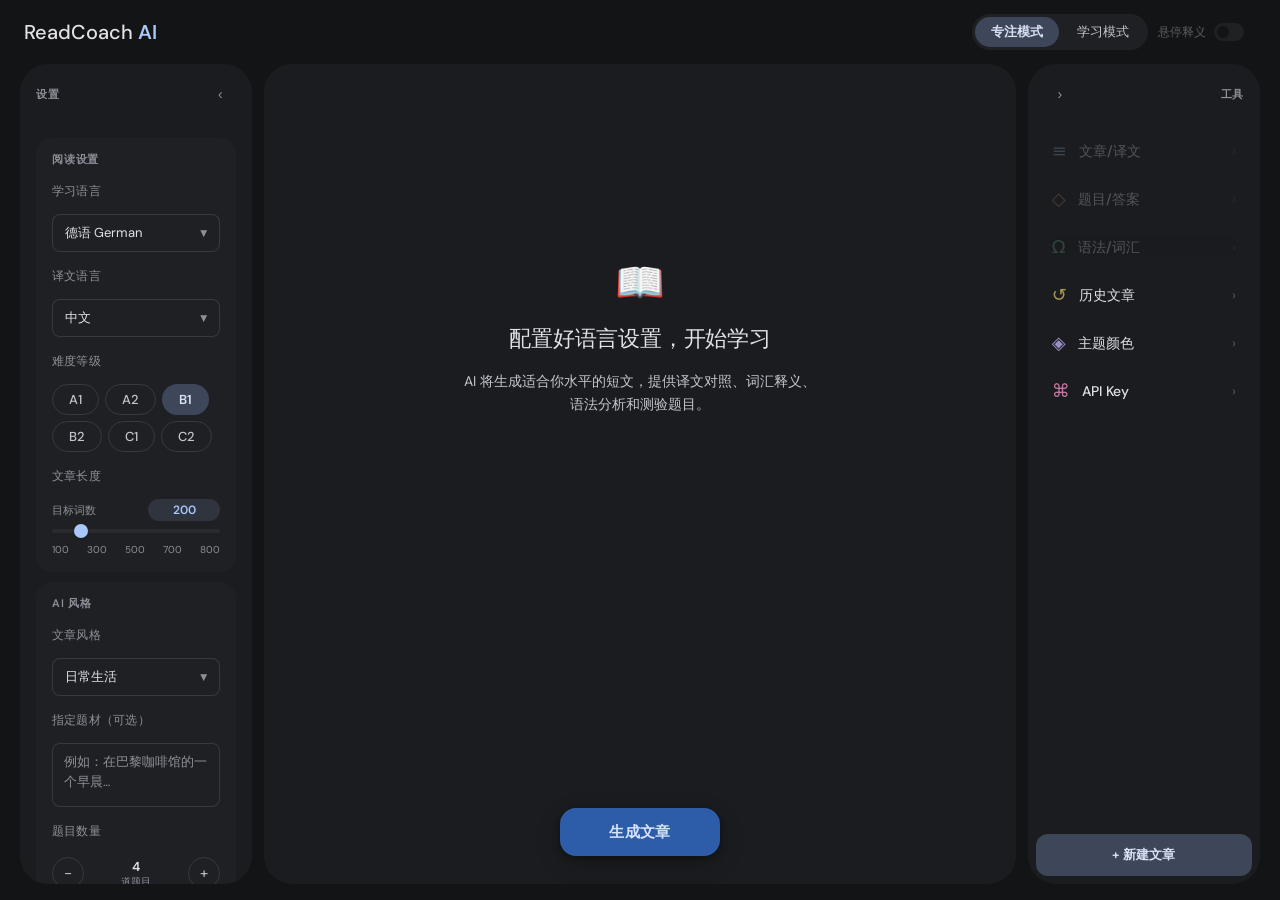
==== ReadCoachAI.html @ 90c887c9 "Initial ReadCoach AI project" ====
<!DOCTYPE html>
<html lang="zh">

<head>
  <meta charset="UTF-8">
  <meta name="viewport" content="width=device-width, initial-scale=1.0">
  <title>ReadCoach AI · 智能语言学习</title>
  <style>
    /* ============================================================
       ReadCoach AI · Refined UI
       Two themes (indigo / violet) × two modes (dark / light).
       Calm neutral palettes, single accent, consistent radii.
       ============================================================ */

    @import url('https://fonts.googleapis.com/css2?family=Crimson+Pro:ital,wght@0,400;0,500;0,600;1,400&family=DM+Sans:wght@400;500;600;700&display=swap');

    /* ── Structural tokens ── */
    :root {
      --aside-w: 280px;
      --header-h: 56px;
      --transition: 0.2s ease;
      --font-ui: 'DM Sans', 'Helvetica Neue', system-ui, sans-serif;
      --font-read: 'Crimson Pro', 'Source Serif Pro', Georgia, serif;

      /* MD3 Shape scale */
      --r-xs:  4px;
      --r-sm:  8px;
      --r-md:  12px;
      --r-lg:  16px;
      --r-xl:  28px;
      --r-full: 9999px;

      /* semantic status colors — theme-agnostic */
      --green: #4ade80;
      --green-bg: rgba(74, 222, 128, 0.10);
      --red: #f87171;
      --red-bg: rgba(248, 113, 113, 0.10);
      --teal: #5eead4;
      --teal-bg: rgba(94, 234, 212, 0.10);
      --pink: #f0a4b6;
      --pink-bg: rgba(240, 164, 182, 0.10);
      --blue-c: #7fb3e3;
      --blue-bg: rgba(127, 179, 227, 0.10);
    }

    /* ══ DARK · BLUE (default) — MD3 ══ */
    :root,
    html.theme-blue {
      --bg:      #131416;
      --bg2:     #1b1c1f;
      --bg3:     #1f2024;
      --surface: #2a2b2f;
      --surface2:#353638;

      --border:  rgba(255,255,255,0.05);
      --border2: rgba(255,255,255,0.11);

      --text:    #e2e2e6;
      --text2:   #c4c6cf;
      --text3:   #8e9099;

      --accent:  #a8c7fa;
      --accent2: #c5deff;
      --accent-bg: rgba(168,199,250,0.12);

      --primary-container: #2d5da8;
      --on-primary-container: #d6e3ff;

      --secondary-container: #3e4759;
      --on-secondary-container: #dae2f9;

      --amber:    #a8c7fa;
      --amber-bg: rgba(168,199,250,0.10);
      --blue:     #a8c7fa;

      --shadow-md: 0 1px 3px rgba(0,0,0,0.3), 0 4px 8px rgba(0,0,0,0.15);
      --shadow-lg: 0 2px 6px rgba(0,0,0,0.3), 0 8px 24px rgba(0,0,0,0.2);

      --state-hover:  rgba(226,226,230,0.08);
      --state-press:  rgba(226,226,230,0.12);
      --state-focus:  rgba(168,199,250,0.12);
    }

    /* ══ LIGHT · BLUE — MD3 ══ */
    html.light.theme-blue,
    html.theme-blue.light {
      --bg:      #f5f8ff;
      --bg2:     #ffffff;
      --bg3:     #eef1fa;
      --surface: #e4e8f5;
      --surface2:#d8dcef;

      --border:  rgba(20,22,40,0.07);
      --border2: rgba(20,22,40,0.13);

      --text:    #191c22;
      --text2:   #44474f;
      --text3:   #74777f;

      --accent:  #3a5bc7;
      --accent2: #1e3a8a;
      --accent-bg: rgba(58,91,199,0.09);

      --primary-container: #d6e3ff;
      --on-primary-container: #001b3d;

      --secondary-container: #dae2f9;
      --on-secondary-container: #131c2c;

      --amber:    #3a5bc7;
      --amber-bg: rgba(58,91,199,0.08);
      --blue:     #1a56c4;

      --shadow-md: 0 1px 2px rgba(20,22,40,0.06), 0 4px 10px rgba(20,22,40,0.07);
      --shadow-lg: 0 2px 4px rgba(20,22,40,0.05), 0 8px 20px rgba(20,22,40,0.09);

      --state-hover:  rgba(25,28,34,0.08);
      --state-press:  rgba(25,28,34,0.12);
      --state-focus:  rgba(58,91,199,0.10);
    }

    /* ══ DARK · VIOLET — MD3 ══ */
    html.theme-purple {
      --bg:      #141218;
      --bg2:     #1d1b20;
      --bg3:     #211f26;
      --surface: #2b2930;
      --surface2:#36343b;

      --border:  rgba(255,255,255,0.05);
      --border2: rgba(255,255,255,0.11);

      --text:    #e6e0e9;
      --text2:   #cac4d0;
      --text3:   #938f99;

      --accent:  #d0bcff;
      --accent2: #ecdcff;
      --accent-bg: rgba(208,188,255,0.12);

      --primary-container: #4f378b;
      --on-primary-container: #ecdcff;

      --secondary-container: #4a4458;
      --on-secondary-container: #e8def8;

      --amber:    #d0bcff;
      --amber-bg: rgba(208,188,255,0.10);
      --blue:     #a8c7fa;

      --shadow-md: 0 1px 3px rgba(0,0,0,0.35), 0 4px 8px rgba(0,0,0,0.2);
      --shadow-lg: 0 2px 6px rgba(0,0,0,0.35), 0 8px 24px rgba(0,0,0,0.25);

      --state-hover:  rgba(230,224,233,0.08);
      --state-press:  rgba(230,224,233,0.12);
      --state-focus:  rgba(208,188,255,0.12);
    }

    /* ══ LIGHT · VIOLET — MD3 ══ */
    html.theme-purple.light {
      --bg:      #fffbfe;
      --bg2:     #ffffff;
      --bg3:     #f3eeff;
      --surface: #e8e0f0;
      --surface2:#ddd5e8;

      --border:  rgba(20,18,30,0.07);
      --border2: rgba(20,18,30,0.13);

      --text:    #1c1b1f;
      --text2:   #49454f;
      --text3:   #79747e;

      --accent:  #6750a4;
      --accent2: #4f378b;
      --accent-bg: rgba(103,80,164,0.09);

      --primary-container: #ecdcff;
      --on-primary-container: #21005d;

      --secondary-container: #e8def8;
      --on-secondary-container: #1d192b;

      --amber:    #6750a4;
      --amber-bg: rgba(103,80,164,0.08);
      --blue:     #1a56c4;

      --shadow-md: 0 1px 2px rgba(20,18,30,0.06), 0 4px 10px rgba(20,18,30,0.07);
      --shadow-lg: 0 2px 4px rgba(20,18,30,0.05), 0 8px 20px rgba(20,18,30,0.09);

      --state-hover:  rgba(28,27,31,0.08);
      --state-press:  rgba(28,27,31,0.12);
      --state-focus:  rgba(103,80,164,0.10);
    }

    * {
      box-sizing: border-box;
      margin: 0;
      padding: 0;
    }

    html,
    body {
      min-height: 100%;
    }

    html {
      overflow-x: hidden;
    }

    body {
      background: var(--bg);
      color: var(--text);
      font-family: var(--font-ui);
      font-feature-settings: 'ss01', 'cv11';
      min-height: 100vh;
      display: flex;
      flex-direction: column;
      -webkit-font-smoothing: antialiased;
      -moz-osx-font-smoothing: grayscale;
      overflow-x: hidden;
      max-width: 100vw;
    }

    /* ════════════════════════════════════
       HEADER
       ════════════════════════════════════ */
    header {
      background: var(--bg2);
      border-bottom: none;
      padding: 0 1.25rem;
      display: flex;
      align-items: center;
      gap: 0.75rem;
      height: var(--header-h);
      min-height: var(--header-h);
      flex-shrink: 0;
      position: sticky;
      top: 0;
      z-index: 200;
      flex-wrap: nowrap;
    }

    header>* {
      flex-shrink: 0;
    }

    .header-right>* {
      flex-shrink: 0;
    }

    .logo {
      font-family: var(--font-ui);
      font-size: 20px;
      font-weight: 500;
      color: var(--text);
      letter-spacing: 0;
      white-space: nowrap;
      padding-right: 0.5rem;
      flex-shrink: 0;
    }

    .logo span {
      color: var(--accent);
      font-weight: 600;
    }

    /* generic small pill button used across the header — MD3 tonal button */
    .btn-hist {
      background: transparent;
      border: 1px solid var(--border2);
      color: var(--text2);
      font-family: var(--font-ui);
      font-size: 12px;
      font-weight: 500;
      padding: 6px 14px;
      border-radius: var(--r-full);
      cursor: pointer;
      display: inline-flex;
      align-items: center;
      gap: 6px;
      white-space: nowrap;
      transition: var(--transition);
      height: auto;
    }

    .btn-hist:hover {
      background: var(--state-hover);
      border-color: var(--accent);
      color: var(--text);
    }

    /* mode toggle — MD3 Segmented Button */
    .mode-toggle {
      display: flex;
      background: var(--bg3);
      border-radius: var(--r-full);
      padding: 3px;
      gap: 2px;
      height: auto;
      flex-shrink: 0;
      border: none;
    }

    .mode-btn {
      padding: 6px 16px;
      border-radius: var(--r-full);
      border: none;
      background: transparent;
      color: var(--text2);
      font-size: 13px;
      font-weight: 500;
      font-family: var(--font-ui);
      cursor: pointer;
      transition: var(--transition);
      white-space: nowrap;
    }

    .mode-btn:hover {
      background: var(--state-hover);
      color: var(--text);
    }

    .mode-btn.active {
      background: var(--secondary-container);
      color: var(--on-secondary-container);
      font-weight: 600;
    }

    .mode-btn.focus-active {
      background: var(--secondary-container);
      color: var(--on-secondary-container);
    }

    /* hover-translate toggle */
    .word-toggle {
      display: inline-flex;
      align-items: center;
      gap: 8px;
      padding: 0 12px;
      height: 30px;
      border-left: 1px solid var(--border);
      flex-shrink: 0;
    }

    .wt-label {
      font-size: 12px;
      color: var(--text2);
      white-space: nowrap;
    }

    .toggle-switch {
      position: relative;
      width: 30px;
      height: 18px;
      cursor: pointer;
      flex-shrink: 0;
    }

    .toggle-switch input {
      opacity: 0;
      width: 0;
      height: 0;
      position: absolute;
    }

    .tog-track {
      position: absolute;
      inset: 0;
      background: var(--surface2);
      border-radius: 9px;
      transition: var(--transition);
    }

    .tog-thumb {
      position: absolute;
      top: 3px;
      left: 3px;
      width: 12px;
      height: 12px;
      background: var(--bg);
      border-radius: 50%;
      transition: var(--transition);
      box-shadow: 0 1px 2px rgba(0, 0, 0, 0.15);
    }

    .toggle-switch input:checked~.tog-track {
      background: var(--accent);
    }

    .toggle-switch input:checked~.tog-thumb {
      left: 15px;
      background: #fff;
    }

    .header-right {
      display: flex;
      align-items: center;
      gap: 8px;
      margin-left: auto;
      flex-shrink: 0;
    }

    /* API key collapsible */
    .api-key-wrap {
      position: relative;
      display: flex;
      align-items: center;
    }

    .api-key-trigger {
      display: inline-flex;
      align-items: center;
      gap: 7px;
      cursor: pointer;
      padding: 6px 14px;
      height: auto;
      border-radius: var(--r-full);
      background: transparent;
      border: 1px solid var(--border2);
      transition: var(--transition);
    }

    .api-key-trigger:hover {
      background: var(--state-hover);
      border-color: var(--accent);
    }

    .api-key-trigger-label {
      font-size: 12px;
      font-weight: 500;
      color: var(--text2);
      white-space: nowrap;
    }

    .api-status {
      width: 7px;
      height: 7px;
      border-radius: 50%;
      background: var(--text3);
      flex-shrink: 0;
      transition: background 0.3s;
    }

    .api-status.ok {
      background: var(--green);
      box-shadow: 0 0 6px var(--green);
    }

    .api-key-dropdown {
      position: absolute;
      top: calc(100% + 8px);
      right: 0;
      background: var(--surface);
      border: none;
      border-radius: var(--r-lg);
      padding: 14px 16px;
      display: flex;
      flex-direction: column;
      gap: 10px;
      min-width: 310px;
      box-shadow: var(--shadow-lg);
      z-index: 500;
      opacity: 0;
      pointer-events: none;
      transform: translateY(-4px);
      transition: var(--transition);
    }

    .api-key-dropdown.open {
      opacity: 1;
      pointer-events: all;
      transform: translateY(0);
    }

    .api-provider-btns {
      display: flex;
      gap: 4px;
    }

    .api-provider-btn {
      flex: 1;
      font-size: 11px;
      font-weight: 500;
      padding: 4px 4px;
      border: 1px solid var(--border2);
      background: transparent;
      color: var(--text2);
      border-radius: var(--r-full);
      cursor: pointer;
      font-family: var(--font-ui);
      transition: var(--transition);
      white-space: nowrap;
      text-align: center;
    }

    .api-provider-btn:hover {
      background: var(--state-hover);
      border-color: var(--accent);
      color: var(--text);
    }

    .api-provider-btn.active {
      background: var(--secondary-container);
      border-color: transparent;
      color: var(--on-secondary-container);
    }

    .api-field-row {
      display: flex;
      align-items: center;
      gap: 8px;
    }

    .api-field-row label {
      font-size: 11px;
      color: var(--text3);
      white-space: nowrap;
      min-width: 30px;
    }

    .api-model-select {
      flex: 1;
      background: var(--bg3);
      border: 1px solid var(--border);
      color: var(--text);
      font-size: 12px;
      padding: 5px 8px;
      border-radius: var(--r-sm);
      font-family: var(--font-ui);
      cursor: pointer;
      appearance: none;
      background-image: url("data:image/svg+xml,%3Csvg xmlns='http://www.w3.org/2000/svg' width='12' height='12' viewBox='0 0 24 24'%3E%3Cpath fill='%239097a8' d='M7 10l5 5 5-5z'/%3E%3C/svg%3E");
      background-repeat: no-repeat;
      background-position: right 6px center;
      padding-right: 22px;
    }

    .api-model-select:focus {
      outline: none;
      border-color: var(--accent);
    }

    .api-key-dropdown input {
      flex: 1;
      background: var(--bg3);
      border: 1px solid var(--border);
      color: var(--text);
      font-size: 12px;
      padding: 6px 10px;
      border-radius: var(--r-sm);
      font-family: ui-monospace, 'SF Mono', Menlo, monospace;
    }

    .api-key-dropdown input:focus {
      outline: none;
      border-color: var(--accent);
    }

    /* ════════════════════════════════════
       THREE-COLUMN LAYOUT
       ════════════════════════════════════ */
    html,
    body {
      height: 100%;
    }

    body {
      height: 100vh;
      overflow: hidden;
      padding: 0 20px 16px;
      /* top handled by .top-bar */
      display: flex;
      flex-direction: column;
      gap: 0;
    }

    /* ── Top bar ── */
    .top-bar {
      height: 64px;
      flex-shrink: 0;
      display: flex;
      align-items: center;
      justify-content: space-between;
      padding: 0 4px;
      gap: 16px;
    }

    .top-bar-right {
      display: flex;
      align-items: center;
      gap: 10px;
      flex-shrink: 0;
    }

    /* word-toggle in top bar: remove left border */
    .top-bar .word-toggle {
      border-left: none;
      padding-left: 0;
    }

    .three-col {
      flex: 1;
      display: flex;
      gap: 12px;
      min-height: 0;
      overflow: hidden;
    }

    /* ── Generic column card — MD3 tonal surface ── */
    .col {
      background: var(--bg2);
      border: none;
      border-radius: var(--r-xl);
      display: flex;
      flex-direction: column;
      overflow: hidden;
      min-height: 0;
    }

    .col-hdr {
      display: flex;
      align-items: center;
      justify-content: space-between;
      padding: 14px 16px 10px;
      border-bottom: none;
      flex-shrink: 0;
    }

    .col-body {
      flex: 1;
      overflow-y: auto;
      min-height: 0;
    }

    /* ── LEFT column ── */
    .col-left {
      flex: 1 0 0px;
      min-width: 210px;
      transition: min-width var(--transition), flex var(--transition), border-width var(--transition);
    }

    .col-left.collapsed {
      flex: 0 0 36px !important;
      min-width: 36px !important;
    }

    .col-collapse-btn {
      background: none;
      border: none;
      color: var(--text3);
      width: 32px;
      height: 32px;
      border-radius: var(--r-full);
      cursor: pointer;
      display: flex;
      align-items: center;
      justify-content: center;
      font-size: 14px;
      flex-shrink: 0;
      line-height: 1;
      transition: var(--transition);
    }

    .col-collapse-btn:hover {
      background: var(--state-hover);
      color: var(--text);
    }

    .aside-inner {
      padding: 1.1rem 1rem 1.2rem;
      display: flex;
      flex-direction: column;
      gap: 10px;
    }

    .left-section {
      background: var(--bg3);
      border-radius: var(--r-lg);
      padding: 14px 16px 16px;
      display: flex;
      flex-direction: column;
      gap: 1rem;
      border: none;
    }

    .left-section-title {
      font-size: 11px;
      font-weight: 600;
      letter-spacing: .07em;
      color: var(--text3);
      text-transform: uppercase;
    }

    /* ── MIDDLE column ── */
    .col-mid {
      flex: 3.236 0 0px;
      /* golden-ratio: mid ≈ 61.8 %, each side ≈ 19.1 % */
      min-width: 0;
      position: relative;
    }

    .mid-content {
      padding: 1.5rem 2rem 5rem;
      display: flex;
      flex-direction: column;
      align-items: center;
      gap: 1.25rem;
    }

    .mid-content>* {
      width: 100%;
      max-width: 1280px;
    }

    /* View switching */
    .mid-view-article #quizSection,
    .mid-view-article #grammarSection {
      display: none;
    }

    .mid-view-quiz #articleCard,
    .mid-view-quiz #grammarSection {
      display: none;
    }

    .mid-view-grammar #articleCard,
    .mid-view-grammar #quizSection {
      display: none;
    }

    /* Floating generate button */
    .gen-fab {
      position: absolute;
      bottom: 28px;
      left: 50%;
      transform: translateX(-50%);
      z-index: 10;
      display: flex;
    }

    /* ── RIGHT column ── */
    .col-right {
      flex: 1 0 0px;
      min-width: 190px;
      transition: min-width var(--transition), flex var(--transition), border-width var(--transition);
    }

    .col-right.collapsed {
      flex: 0 0 36px !important;
      min-width: 36px !important;
    }

    /* Thin-strip state: hide body + label, center the toggle button */
    .col-left.collapsed .col-body,
    .col-right.collapsed .col-body,
    .col-right.collapsed .col-footer {
      display: none;
    }

    .col-left.collapsed .col-hdr,
    .col-right.collapsed .col-hdr {
      justify-content: center;
      border-bottom: none;
      padding: 12px 7px;
    }

    .col-left.collapsed .col-hdr> :not(button),
    .col-right.collapsed .col-hdr> :not(button) {
      display: none;
    }

    .tool-grid {
      display: flex;
      flex-direction: column;
      gap: 2px;
      padding: 8px;
    }

    .tool-card {
      border-radius: var(--r-md);
      padding: 14px 16px;
      cursor: pointer;
      display: flex;
      flex-direction: row;
      align-items: center;
      gap: 12px;
      transition: var(--transition);
      user-select: none;
      border: none;
      background: transparent;
    }

    .tool-card:hover:not(.disabled) {
      background: var(--state-hover);
    }

    .tool-card.disabled {
      opacity: 0.28;
      cursor: not-allowed;
      pointer-events: none;
    }

    /* Grammar card in focus mode: keep pointer-events so title tooltip fires */
    #tcGrammar.disabled {
      pointer-events: auto;
    }

    .tool-card.tc-active {
      background: var(--accent-bg);
    }

    /* MD3: neutral base, icon/label colored only */
    .tc-article  { background: transparent; border-color: transparent; --tc-c: #8aa0cc; }
    .tc-quiz     { background: transparent; border-color: transparent; --tc-c: #c49368; }
    .tc-grammar  { background: transparent; border-color: transparent; --tc-c: #6aaa8c; }
    .tc-history  { background: transparent; border-color: transparent; --tc-c: #a89850; }
    .tc-theme    { background: transparent; border-color: transparent; --tc-c: #9a8ec8; }
    .tc-apikey   { background: transparent; border-color: transparent; --tc-c: #c47aa4; }

    .tc-icon {
      font-size: 18px;
      line-height: 1;
      flex-shrink: 0;
      color: var(--tc-c, var(--text2));
    }

    .tc-label {
      font-size: 14px;
      font-weight: 500;
      color: var(--text);
      line-height: 1;
      flex: 1;
    }

    .tc-arrow {
      font-size: 14px;
      color: var(--text3);
      opacity: 0.5;
      flex-shrink: 0;
    }

    /* Right-column inline panels — MD3 */
    .right-panel {
      margin: 0 8px 8px;
      background: var(--bg3);
      border: none;
      border-radius: var(--r-lg);
      padding: 12px;
      display: none;
      flex-direction: column;
      gap: 10px;
      font-size: 13px;
    }

    .right-panel.open {
      display: flex;
    }

    /* three-col needs position:relative for any absolute children */
    .three-col {
      position: relative;
    }

    /* Main content container */
    #main {
      width: 100%;
      display: flex;
      flex-direction: column;
      gap: 1.25rem;
    }

    /* Welcome: center vertically in mid column */
    .welcome {
      min-height: 55vh;
    }

    /* Right-panel inputs (API key etc.) */
    .right-panel input[type="password"],
    .right-panel input[type="text"] {
      flex: 1;
      min-width: 0;
      background: var(--bg3);
      border: 1px solid var(--border2);
      color: var(--text);
      font-size: 12px;
      padding: 6px 10px;
      border-radius: var(--r-sm);
      font-family: ui-monospace, 'SF Mono', Menlo, monospace;
      box-sizing: border-box;
    }

    .right-panel input[type="password"]:focus,
    .right-panel input[type="text"]:focus {
      outline: none;
      border-color: var(--accent);
    }

    .right-panel .api-field-row {
      gap: 8px;
      align-items: center;
    }

    /* Generate FAB button */
    .gen-fab .btn-generate {
      width: auto;
      min-width: 160px;
      padding: 14px 28px;
      border-radius: var(--r-lg);
      box-shadow: var(--shadow-lg);
    }

    /* ════════════════════════════════════
       SIDEBAR FORM
       ════════════════════════════════════ */
    .field-group {
      display: flex;
      flex-direction: column;
      gap: 8px;
    }

    .field-label {
      font-size: 12px;
      font-weight: 500;
      letter-spacing: .02em;
      color: var(--text3);
      margin-bottom: 6px;
      text-transform: none;
    }

    select,
    textarea {
      background: var(--bg3);
      border: 1px solid var(--border2);
      color: var(--text);
      font-family: var(--font-ui);
      font-size: 13px;
      padding: 8px 11px;
      border-radius: var(--r-sm);
      width: 100%;
      transition: border-color 0.2s;
      appearance: none;
    }

    select:hover,
    textarea:hover {
      border-color: var(--text3);
    }

    select:focus,
    textarea:focus {
      outline: none;
      border-color: var(--accent);
    }

    select {
      cursor: pointer;
      background-image: url("data:image/svg+xml,%3Csvg xmlns='http://www.w3.org/2000/svg' width='12' height='12' viewBox='0 0 24 24'%3E%3Cpath fill='%239097a8' d='M7 10l5 5 5-5z'/%3E%3C/svg%3E");
      background-repeat: no-repeat;
      background-position: right 9px center;
      padding-right: 28px;
    }

    textarea {
      resize: none;
      min-height: 64px;
      max-height: 300px;
      overflow-y: hidden;
      line-height: 1.55;
    }

    textarea::placeholder {
      color: var(--text3);
    }

    /* Level grid — MD3 Filter Chips */
    .level-grid {
      display: flex;
      flex-wrap: wrap;
      gap: 6px;
      background: transparent;
      border: none;
      border-radius: 0;
      padding: 0;
      position: relative;
      --level-index: 2;
      /* B1 by default */
    }

    /* No sliding pill in MD3 chip style */
    .level-grid::before {
      content: none;
    }

    .level-btn {
      position: relative;
      z-index: 1;
      padding: 6px 16px;
      border-radius: var(--r-full);
      border: 1px solid var(--border2);
      background: transparent;
      color: var(--text2);
      font-size: 13px;
      font-weight: 500;
      font-family: var(--font-ui);
      cursor: pointer;
      transition: var(--transition);
      user-select: none;
    }

    .level-btn:hover {
      background: var(--state-hover);
      border-color: var(--accent);
      color: var(--text);
    }

    .level-btn.active {
      background: var(--secondary-container);
      border-color: transparent;
      color: var(--on-secondary-container);
      font-weight: 600;
    }

    .level-btn.active:hover {
      background: var(--secondary-container);
      color: var(--on-secondary-container);
    }

    /* Custom select (for 学习语言 / 译文语言) — same drop animation as style-list */
    .custom-select {
      position: relative;
    }

    .cs-header {
      display: flex;
      align-items: center;
      justify-content: space-between;
      background: var(--bg3);
      border: 1px solid var(--border2);
      padding: 9px 12px;
      border-radius: var(--r-sm);
      cursor: pointer;
      transition: border-color 0.15s;
      user-select: none;
      font-size: 13px;
      color: var(--text);
    }

    .cs-header:hover {
      border-color: var(--text3);
    }

    .custom-select.open .cs-header {
      border-color: var(--accent);
      border-bottom-left-radius: 0;
      border-bottom-right-radius: 0;
    }

    .cs-header-text {
      font-size: 13px;
      color: var(--text);
    }

    .cs-arrow {
      font-size: 9px;
      color: var(--text3);
      transition: transform 0.22s ease;
    }

    .custom-select.open .cs-arrow {
      transform: rotate(180deg);
    }

    .cs-list {
      background: var(--surface);
      border: 1px solid var(--border2);
      border-top: none;
      border-bottom-left-radius: var(--r-md);
      border-bottom-right-radius: var(--r-md);
      max-height: 260px;
      overflow-y: auto;
      position: absolute;
      width: 100%;
      z-index: 60;
      box-shadow: var(--shadow-md);
      opacity: 0;
      visibility: hidden;
      transform: translateY(-6px) scaleY(0.96);
      transform-origin: top center;
      transition:
        opacity 0.18s ease,
        transform 0.26s cubic-bezier(0.32, 0.72, 0, 1),
        visibility 0s linear 0.18s;
    }

    .custom-select.open .cs-list {
      opacity: 1;
      visibility: visible;
      transform: translateY(0) scaleY(1);
      transition:
        opacity 0.2s ease,
        transform 0.28s cubic-bezier(0.32, 0.72, 0, 1),
        visibility 0s linear 0s;
    }

    .cs-option {
      padding: 8px 12px;
      font-size: 13px;
      color: var(--text2);
      cursor: pointer;
      transition: background 0.1s, color 0.1s;
    }

    .cs-option:hover {
      background: var(--bg3);
      color: var(--text);
    }

    .cs-option.active {
      color: var(--accent);
      background: var(--accent-bg);
    }

    /* Style dropdown */
    .style-dropdown {
      position: relative;
    }

    .style-header {
      display: flex;
      align-items: center;
      justify-content: space-between;
      background: var(--bg3);
      border: 1px solid var(--border2);
      padding: 9px 12px;
      border-radius: var(--r-sm);
      cursor: pointer;
      transition: var(--transition);
      user-select: none;
    }

    .style-header:hover {
      border-color: var(--text3);
    }

    .style-header.open {
      border-color: var(--accent);
      border-bottom-left-radius: 0;
      border-bottom-right-radius: 0;
    }

    .style-header-text {
      font-size: 13px;
      color: var(--text);
    }

    .style-arrow {
      font-size: 9px;
      color: var(--text3);
      transition: transform 0.2s;
    }

    .style-header.open .style-arrow {
      transform: rotate(180deg);
    }

    .style-list {
      background: var(--surface);
      border: 1px solid var(--border2);
      border-top: none;
      border-bottom-left-radius: var(--r-md);
      border-bottom-right-radius: var(--r-md);
      max-height: 220px;
      overflow-y: auto;
      position: absolute;
      width: 100%;
      z-index: 60;
      box-shadow: var(--shadow-md);
      opacity: 0;
      visibility: hidden;
      transform: translateY(-6px) scaleY(0.96);
      transform-origin: top center;
      transition:
        opacity 0.18s ease,
        transform 0.26s cubic-bezier(0.32, 0.72, 0, 1),
        visibility 0s linear 0.18s;
    }

    .style-list.open {
      opacity: 1;
      visibility: visible;
      transform: translateY(0) scaleY(1);
      transition:
        opacity 0.2s ease,
        transform 0.28s cubic-bezier(0.32, 0.72, 0, 1),
        visibility 0s linear 0s;
    }

    .style-option {
      padding: 8px 12px;
      font-size: 13px;
      color: var(--text2);
      cursor: pointer;
      transition: background 0.1s;
      display: flex;
      align-items: center;
      gap: 7px;
    }

    .style-option:hover {
      background: var(--bg3);
      color: var(--text);
    }

    .style-option.active {
      color: var(--accent);
      background: var(--accent-bg);
    }

    .s-check {
      opacity: 0;
      font-size: 10px;
      flex-shrink: 0;
    }

    .style-option.active .s-check {
      opacity: 1;
    }

    .style-custom-row {
      padding: 6px 10px;
      border-top: 1px solid var(--border);
    }

    .style-custom-row input {
      background: var(--bg);
      border: 1px solid var(--border2);
      color: var(--text);
      font-size: 12px;
      padding: 6px 9px;
      border-radius: var(--r-sm);
      width: 100%;
      font-family: var(--font-ui);
    }

    .style-custom-row input:focus {
      outline: none;
      border-color: var(--accent);
    }

    .style-custom-row input::placeholder {
      color: var(--text3);
    }

    /* Length slider */
    .length-slider-wrap {
      display: flex;
      flex-direction: column;
      gap: 8px;
    }

    .length-slider-top {
      display: flex;
      justify-content: space-between;
      align-items: baseline;
    }

    .length-slider-top>span:first-child {
      font-size: 12px;
      color: var(--text3);
    }

    .length-val {
      font-size: 12px;
      font-weight: 600;
      color: var(--accent);
      background: var(--accent-bg);
      padding: 2px 9px;
      border-radius: var(--r-full);
      min-width: 56px;
      text-align: center;
    }

    /* Editable word-count input */
    input.length-val {
      width: 72px;
      border: 1px solid transparent;
      font-family: var(--font-ui);
      cursor: text;
      -moz-appearance: textfield;
      appearance: textfield;
      padding: 2px 6px;
    }

    input.length-val::-webkit-outer-spin-button,
    input.length-val::-webkit-inner-spin-button {
      -webkit-appearance: none;
      margin: 0;
    }

    input.length-val:focus {
      outline: none;
      border-color: var(--accent);
    }

    .length-range {
      display: flex;
      justify-content: space-between;
      font-size: 10px;
      color: var(--text3);
      margin-top: 2px;
    }

    input[type=range] {
      -webkit-appearance: none;
      appearance: none;
      width: 100%;
      height: 4px;
      background: var(--surface);
      border-radius: 2px;
      outline: none;
      cursor: pointer;
    }

    input[type=range]::-webkit-slider-thumb {
      -webkit-appearance: none;
      width: 14px;
      height: 14px;
      border-radius: 50%;
      background: var(--accent);
      cursor: pointer;
      transition: var(--transition);
      box-shadow: 0 1px 3px rgba(0, 0, 0, 0.2);
    }

    input[type=range]::-webkit-slider-thumb:hover {
      transform: scale(1.15);
    }

    input[type=range]::-moz-range-thumb {
      width: 14px;
      height: 14px;
      border-radius: 50%;
      background: var(--accent);
      border: none;
      cursor: pointer;
    }

    /* Quiz count stepper */
    .quiz-count-row {
      display: flex;
      align-items: center;
      gap: 6px;
    }

    .quiz-count-btn {
      width: 32px;
      height: 32px;
      background: transparent;
      border: 1px solid var(--border2);
      color: var(--text2);
      border-radius: var(--r-full);
      cursor: pointer;
      font-size: 15px;
      line-height: 1;
      display: flex;
      align-items: center;
      justify-content: center;
      transition: var(--transition);
      flex-shrink: 0;
      font-family: var(--font-ui);
    }

    .quiz-count-btn:hover:not(:disabled) {
      border-color: var(--accent);
      color: var(--accent);
    }

    .quiz-count-btn:disabled {
      opacity: 0.35;
      cursor: not-allowed;
    }

    .quiz-count-display {
      flex: 1;
      text-align: center;
      font-size: 13px;
      font-weight: 600;
      color: var(--text);
      background: var(--bg3);
      border: none;
      border-radius: var(--r-sm);
      padding: 4px 0;
      line-height: 1.35;
    }

    .quiz-count-sub {
      font-size: 10px;
      color: var(--text3);
      display: block;
      font-weight: 400;
    }

    .quiz-warn {
      display: none;
      margin-top: 7px;
      padding: 8px 10px;
      border-radius: var(--r-sm);
      font-size: 11px;
      line-height: 1.55;
      gap: 6px;
      align-items: flex-start;
    }

    .quiz-warn.show {
      display: flex;
    }

    .quiz-warn.lvl-caution {
      background: rgba(251, 191, 36, 0.08);
      border: 1px solid rgba(251, 191, 36, 0.22);
      color: #d4a418;
    }

    .quiz-warn.lvl-danger {
      background: var(--red-bg);
      border: 1px solid rgba(248, 113, 113, 0.25);
      color: var(--red);
    }

    .quiz-warn-icon {
      flex-shrink: 0;
      margin-top: 1px;
    }

    /* Generate button — MD3 Extended FAB */
    .btn-generate {
      width: 100%;
      background: var(--primary-container);
      color: var(--on-primary-container);
      border: none;
      font-family: var(--font-ui);
      font-size: 15px;
      font-weight: 600;
      padding: 14px 28px;
      border-radius: var(--r-lg);
      cursor: pointer;
      transition: var(--transition);
      display: inline-flex;
      align-items: center;
      justify-content: center;
      gap: 10px;
      letter-spacing: .02em;
      box-shadow: var(--shadow-md);
      min-width: 160px;
    }

    .btn-generate:hover:not(:disabled) {
      filter: brightness(1.08);
      box-shadow: var(--shadow-lg);
    }

    .btn-generate:active {
      filter: brightness(0.96);
    }

    .btn-generate:disabled {
      opacity: 0.5;
      cursor: not-allowed;
      box-shadow: none;
    }

    .spin-icon {
      animation: spin 1s linear infinite;
      display: none;
    }

    .btn-generate.loading .spin-icon {
      display: block;
    }

    @keyframes spin {
      to {
        transform: rotate(360deg);
      }
    }

    /* ════════════════════════════════════
       MAIN — WELCOME + ARTICLE
       ════════════════════════════════════ */
    .welcome {
      min-height: 55vh;
      display: flex;
      flex-direction: column;
      align-items: center;
      justify-content: center;
      gap: 1rem;
      text-align: center;
      padding: 2rem;
      color: var(--text2);
    }

    .welcome-icon {
      font-size: 40px;
    }

    .welcome h2 {
      font-size: 22px;
      font-weight: 400;
      color: var(--text);
      letter-spacing: -.01em;
    }

    .welcome p {
      font-size: 14px;
      max-width: 360px;
      line-height: 1.6;
      color: var(--text2);
    }

    .article-card {
      background: var(--bg2);
      border: none;
      border-radius: var(--r-xl);
      overflow: hidden;
    }

    .article-meta {
      padding: 0.85rem 1.4rem;
      border-bottom: 1px solid var(--border);
      display: flex;
      align-items: center;
      gap: 8px;
      flex-wrap: wrap;
      background: var(--bg3);
    }

    /* MD3 Assist Chips */
    .meta-badge {
      padding: 4px 12px;
      border-radius: var(--r-full);
      font-size: 11px;
      font-weight: 500;
      border: 1px solid var(--border2);
      background: transparent;
      letter-spacing: .02em;
    }

    .badge-level {
      color: var(--accent);
      border-color: rgba(168,199,250,0.3);
      background: var(--accent-bg);
    }

    html.theme-purple .badge-level {
      border-color: rgba(208,188,255,0.3);
    }

    .badge-lang {
      color: var(--text2);
      background: transparent;
    }

    html.light .badge-lang {
      color: var(--text2);
      background: transparent;
    }

    .badge-style {
      color: var(--text2);
      background: transparent;
    }

    html.light .badge-style {
      color: var(--text2);
      background: transparent;
    }

    /* MD3 Segmented Button */
    .view-toggle {
      display: flex;
      background: var(--bg3);
      border-radius: var(--r-full);
      padding: 3px;
      gap: 2px;
      margin-left: auto;
      border: none;
    }

    .view-btn {
      padding: 5px 14px;
      border-radius: var(--r-full);
      border: none;
      background: transparent;
      font-size: 12px;
      font-weight: 500;
      color: var(--text2);
      cursor: pointer;
      transition: var(--transition);
      font-family: var(--font-ui);
    }

    .view-btn:hover:not(.active) {
      background: var(--state-hover);
      color: var(--text);
    }

    .view-btn.active {
      background: var(--secondary-container);
      color: var(--on-secondary-container);
    }

    .article-body {
      display: grid;
      grid-template-columns: 1fr 1fr;
    }

    .article-body.single {
      grid-template-columns: 1fr;
    }

    .text-panel {
      padding: 1.75rem 2.1rem;
    }

    .text-panel+.text-panel {
      border-left: 1px solid var(--border);
      background: var(--bg);
    }

    .panel-label {
      font-size: 10px;
      font-weight: 600;
      letter-spacing: 0.1em;
      text-transform: uppercase;
      color: var(--text3);
      margin-bottom: 1rem;
    }

    .article-text {
      font-family: var(--font-read);
      font-size: 1.3rem;
      line-height: 1.95;
      color: var(--text);
      letter-spacing: 0.005em;
    }

    .translation-text {
      font-family: var(--font-read);
      font-size: 1.18rem;
      line-height: 1.95;
      color: var(--text2);
    }

    /* Clickable words */
    .word {
      cursor: default;
      border-radius: 3px;
      transition: background 0.12s, color 0.12s;
      padding: 0 1px;
    }

    .word-mode-on .word {
      cursor: pointer;
    }

    .word-mode-on .word:hover {
      background: var(--accent-bg);
      color: var(--accent);
    }

    .word[data-gender="m"] {
      border-bottom: 1.5px solid rgba(127, 179, 227, 0.55);
    }

    .word[data-gender="f"] {
      border-bottom: 1.5px solid rgba(240, 164, 182, 0.55);
    }

    .word[data-gender="n"] {
      border-bottom: 1.5px solid rgba(94, 234, 212, 0.5);
    }

    /* ════════════════════════════════════
       SECTION CARDS (grammar + quiz)
       ════════════════════════════════════ */
    .section-card {
      background: var(--bg2);
      border: none;
      border-radius: var(--r-xl);
      overflow: hidden;
    }

    .section-card-header {
      padding: 1rem 1.5rem;
      display: flex;
      align-items: center;
      gap: 10px;
      cursor: pointer;
      user-select: none;
      transition: background 0.15s;
    }

    .section-card-header:hover {
      background: var(--state-hover);
    }

    .section-card-icon {
      width: 28px;
      height: 28px;
      border-radius: var(--r-sm);
      display: flex;
      align-items: center;
      justify-content: center;
      font-size: 14px;
    }

    .section-card-title {
      font-size: 15px;
      font-weight: 600;
      letter-spacing: -0.005em;
      flex: 1;
      color: var(--text);
    }

    .section-card-arrow {
      font-size: 10px;
      color: var(--text3);
      transition: transform 0.22s;
      margin-left: auto;
    }

    .section-card-arrow.open {
      transform: rotate(180deg);
    }

    .section-card-body {
      border-top: 1px solid var(--border);
      overflow: hidden;
      max-height: 4000px;
      transition: max-height 0.35s ease, opacity 0.25s ease;
      opacity: 1;
    }

    .section-card-body.collapsed {
      max-height: 0;
      border-top: none;
      opacity: 0;
    }

    /* Grammar */
    .grammar-icon {
      background: var(--blue-bg);
      color: var(--blue-c);
    }

    .grammar-body {
      display: grid;
      grid-template-columns: 1fr;
    }

    .grammar-section {
      padding: 1.5rem 1.8rem;
    }

    .grammar-section+.grammar-section {
      border-top: 1px solid var(--border);
    }

    .gs-title {
      font-size: 10px;
      font-weight: 600;
      letter-spacing: 0.1em;
      text-transform: uppercase;
      color: var(--text3);
      margin-bottom: 1rem;
    }

    .grammar-list {
      display: flex;
      flex-direction: column;
      gap: 8px;
    }

    .grammar-item {
      background: var(--bg3);
      border: none;
      border-radius: var(--r-md);
      padding: 13px 16px;
    }

    .gi-term {
      font-size: 15px;
      font-weight: 600;
      color: var(--accent);
      font-family: var(--font-ui);
      margin-bottom: 4px;
      letter-spacing: -0.005em;
    }

    .gi-desc {
      font-size: 13px;
      color: var(--text2);
      line-height: 1.6;
    }

    .gi-ex {
      font-size: 15px;
      color: var(--text3);
      font-family: var(--font-read);
      font-style: italic;
      margin-top: 5px;
    }

    /* Vocab grid */
    .vocab-grid {
      display: grid;
      grid-template-columns: repeat(auto-fill, minmax(180px, 1fr));
      gap: 8px;
    }

    .vocab-item {
      background: var(--bg3);
      border-radius: var(--r-md);
      padding: 13px 15px;
      border: none;
      transition: filter 0.15s, transform 0.15s;
    }

    .vocab-item:hover {
      filter: brightness(1.05);
      transform: translateY(-1px);
    }

    .vocab-top {
      display: flex;
      align-items: center;
      gap: 6px;
      margin-bottom: 5px;
      flex-wrap: wrap;
    }

    .vocab-word {
      font-size: 17px;
      font-weight: 500;
      font-family: var(--font-read);
      color: var(--text);
    }

    .gender-badge {
      font-size: 9px;
      font-weight: 600;
      padding: 1px 6px;
      border-radius: 4px;
      letter-spacing: 0.04em;
      text-transform: lowercase;
    }

    .gb-m {
      background: var(--blue-bg);
      color: var(--blue-c);
    }

    .gb-f {
      background: var(--pink-bg);
      color: var(--pink);
    }

    .gb-n {
      background: var(--green-bg);
      color: var(--green);
    }

    .gb-hide {
      display: none;
    }

    .vocab-pos {
      font-size: 11px;
      color: var(--text3);
      font-style: italic;
    }

    .vocab-def {
      font-size: 13px;
      color: var(--text2);
      line-height: 1.55;
    }

    /* Theme panel */
    .theme-panel-wrap {
      position: relative;
      display: flex;
      align-items: center;
    }

    .theme-panel-trigger {
      display: flex;
      align-items: center;
    }

    .theme-panel-dropdown {
      position: absolute;
      top: calc(100% + 8px);
      right: 0;
      background: var(--surface);
      border: none;
      border-radius: var(--r-lg);
      padding: 14px;
      width: 200px;
      z-index: 500;
      opacity: 0;
      pointer-events: none;
      transform: translateY(-4px);
      transition: var(--transition);
      box-shadow: var(--shadow-lg);
    }

    .theme-panel-dropdown.open {
      opacity: 1;
      pointer-events: all;
      transform: translateY(0);
    }

    .theme-panel-section {
      font-size: 10px;
      font-weight: 600;
      letter-spacing: 0.08em;
      text-transform: uppercase;
      color: var(--text3);
      margin-bottom: 8px;
    }

    .theme-mode-row,
    .theme-color-row {
      display: grid;
      grid-template-columns: 1fr 1fr;
      gap: 6px;
    }

    .theme-opt-btn,
    .theme-color-btn {
      background: transparent;
      border: 1px solid var(--border2);
      color: var(--text2);
      font-family: var(--font-ui);
      font-size: 12px;
      font-weight: 500;
      padding: 7px 0;
      border-radius: var(--r-sm);
      cursor: pointer;
      transition: var(--transition);
      width: 100%;
    }

    .theme-color-btn {
      display: flex;
      align-items: center;
      justify-content: center;
      gap: 6px;
    }

    .theme-opt-btn.active,
    .theme-color-btn.active {
      background: var(--secondary-container);
      border-color: transparent;
      color: var(--on-secondary-container);
    }

    .theme-opt-btn:hover:not(.active),
    .theme-color-btn:hover:not(.active) {
      background: var(--state-hover);
      border-color: var(--accent);
      color: var(--text);
    }

    .color-swatch {
      width: 11px;
      height: 11px;
      border-radius: 50%;
      flex-shrink: 0;
    }

    /* Focus mode dimming */
    body.focus-mode .word-toggle {
      opacity: 0.4;
      pointer-events: none;
    }

    body.focus-mode #grammarSection {
      display: none;
    }

    body.focus-mode .view-btn[onclick*="parallel"],
    body.focus-mode .view-btn[onclick*="translation"],
    body.focus-mode .view-btn[onclick*="both"] {
      opacity: 0.3;
      pointer-events: none;
      cursor: not-allowed;
    }

    body.focus-mode .text-panel+.text-panel {
      opacity: 0;
      pointer-events: none;
      user-select: none;
    }

    /* Loading */
    .pending-placeholder {
      display: flex;
      align-items: center;
      justify-content: center;
      min-height: calc(100vh - 220px);
      color: var(--text3);
      font-size: 18px;
      letter-spacing: .08em;
    }

    .loading-placeholder {
      display: flex;
      align-items: center;
      justify-content: center;
      min-height: calc(100vh - 220px);
    }

    .loading-dot {
      width: 6px;
      height: 6px;
      border-radius: 50%;
      background: var(--accent);
      opacity: 0.4;
      display: inline-block;
      margin-right: 5px;
      animation: dotpulse 1.2s ease-in-out infinite;
    }

    .loading-dot:nth-child(2) {
      animation-delay: 0.2s;
    }

    .loading-dot:nth-child(3) {
      animation-delay: 0.4s;
    }

    @keyframes dotpulse {

      0%,
      80%,
      100% {
        opacity: 0.2;
        transform: scale(0.85);
      }

      40% {
        opacity: 1;
        transform: scale(1);
      }
    }

    /* ════════════════════════════════════
       QUIZ
       ════════════════════════════════════ */
    .quiz-card {
      /* inherits section-card */
    }

    .quiz-card-inner {
      padding: 1.5rem 1.8rem;
    }

    .quiz-sub {
      font-size: 13px;
      color: var(--text3);
    }

    .quiz-score {
      font-size: 13px;
      font-weight: 600;
      padding: 3px 10px;
      border-radius: var(--r-full);
      background: var(--secondary-container);
      color: var(--on-secondary-container);
    }

    .questions {
      display: flex;
      flex-direction: column;
      gap: 0.9rem;
    }

    .question-item {
      background: var(--bg3);
      border: none;
      border-radius: var(--r-md);
      padding: 1.1rem 1.4rem;
    }

    .question-text {
      font-size: 14px;
      color: var(--text);
      font-weight: 500;
      margin-bottom: 11px;
      line-height: 1.65;
    }

    .options {
      display: flex;
      flex-direction: column;
      gap: 6px;
    }

    .option-btn {
      background: transparent;
      border: 1px solid var(--border2);
      color: var(--text2);
      font-family: var(--font-ui);
      font-size: 13px;
      padding: 9px 13px;
      border-radius: var(--r-sm);
      cursor: pointer;
      text-align: left;
      transition: var(--transition);
    }

    .option-btn:hover:not(:disabled) {
      border-color: var(--accent);
      color: var(--text);
      background: var(--accent-bg);
    }

    .option-btn.correct {
      background: var(--green-bg);
      border-color: var(--green);
      color: var(--green);
    }

    .option-btn.wrong {
      background: var(--red-bg);
      border-color: var(--red);
      color: var(--red);
    }

    .option-btn:disabled {
      cursor: not-allowed;
    }

    .explanation {
      font-size: 12px;
      color: var(--text3);
      margin-top: 9px;
      padding: 9px 12px;
      background: var(--bg2);
      border-left: 2px solid var(--accent);
      border-radius: 5px;
      line-height: 1.65;
      display: none;
    }

    .explanation.show {
      display: block;
    }

    .btn-submit {
      margin-top: 0.75rem;
      padding: 10px 24px;
      background: var(--primary-container);
      border: none;
      color: var(--on-primary-container);
      font-family: var(--font-ui);
      font-size: 13px;
      font-weight: 600;
      border-radius: var(--r-full);
      cursor: pointer;
      transition: var(--transition);
    }

    .btn-submit:hover {
      filter: brightness(1.08);
    }

    #retryQ {
      background: transparent;
      border: 1px solid var(--border2);
      color: var(--text2);
      border-radius: var(--r-full);
    }

    #retryQ:hover {
      background: var(--state-hover);
      color: var(--text);
    }

    /* ════════════════════════════════════
       TOOLTIP
       ════════════════════════════════════ */
    .tooltip {
      position: fixed;
      background: var(--bg2);
      border: 1px solid var(--border2);
      border-radius: var(--r-md);
      padding: 11px 14px;
      max-width: 260px;
      z-index: 9999;
      pointer-events: none;
      opacity: 0;
      transform: translateY(4px);
      transition: var(--transition);
      box-shadow: var(--shadow-lg);
    }

    .tooltip.show {
      opacity: 1;
      transform: translateY(0);
    }

    .tt-word-row {
      display: flex;
      align-items: center;
      gap: 7px;
      margin-bottom: 3px;
    }

    .tt-word {
      font-size: 15px;
      font-weight: 600;
      color: var(--accent);
      font-family: var(--font-read);
    }

    .tt-pos {
      font-size: 10px;
      color: var(--text3);
      margin-bottom: 5px;
      font-style: italic;
    }

    .tt-def {
      font-size: 12px;
      color: var(--text);
      line-height: 1.55;
      white-space: pre-line;
    }

    .tt-loading {
      font-size: 12px;
      color: var(--text3);
    }

    /* ════════════════════════════════════
       HISTORY PANEL
       ════════════════════════════════════ */
    .hist-overlay {
      position: fixed;
      inset: 0;
      background: rgba(0, 0, 0, 0.45);
      backdrop-filter: blur(2px);
      z-index: 300;
      display: none;
      justify-content: flex-end;
    }

    .hist-overlay.show {
      display: flex;
    }

    .hist-panel {
      background: var(--bg2);
      border-left: none;
      border-radius: var(--r-xl) var(--r-xl) 0 0;
      width: 360px;
      display: flex;
      flex-direction: column;
      height: 100%;
      box-shadow: var(--shadow-lg);
    }

    .hist-hdr {
      padding: 1rem 1.2rem;
      border-bottom: none;
      background: var(--bg3);
      display: flex;
      align-items: center;
    }

    .hist-hdr-title {
      font-size: 14px;
      font-weight: 600;
      flex: 1;
      color: var(--text);
    }

    .hist-close {
      background: none;
      border: none;
      color: var(--text3);
      cursor: pointer;
      font-size: 18px;
      padding: 4px 8px;
      line-height: 1;
      border-radius: var(--r-full);
      transition: var(--transition);
    }

    .hist-close:hover {
      color: var(--text);
      background: var(--state-hover);
    }

    .hist-list {
      flex: 1;
      overflow-y: auto;
      padding: 0.75rem;
    }

    .hist-empty {
      text-align: center;
      color: var(--text3);
      font-size: 12px;
      padding: 2.5rem;
    }

    .hist-item {
      background: var(--bg3);
      border: none;
      border-radius: var(--r-md);
      padding: 11px 13px;
      margin-bottom: 8px;
      cursor: pointer;
      transition: var(--transition);
      position: relative;
      padding-right: 36px;
    }

    .hist-item:hover {
      background: var(--surface);
      transform: translateY(-1px);
    }

    .hist-item-badges {
      display: flex;
      gap: 5px;
      flex-wrap: wrap;
      margin-bottom: 6px;
    }

    .hist-item-preview {
      font-size: 12px;
      color: var(--text);
      line-height: 1.55;
      display: -webkit-box;
      -webkit-line-clamp: 2;
      -webkit-box-orient: vertical;
      overflow: hidden;
    }

    .hist-item-date {
      font-size: 10px;
      color: var(--text3);
      margin-top: 5px;
    }

    .hist-clear-btn {
      margin: 0.75rem;
      padding: 8px;
      background: transparent;
      border: 1px solid var(--border2);
      color: var(--text2);
      font-size: 11px;
      font-weight: 500;
      border-radius: var(--r-full);
      cursor: pointer;
      text-align: center;
      font-family: var(--font-ui);
      transition: var(--transition);
    }

    .hist-clear-btn:hover {
      background: var(--red-bg);
      border-color: rgba(248, 113, 113, 0.35);
      color: var(--red);
    }

    .hist-new-btn {
      margin: 0.85rem 0.75rem 0;
      padding: 10px 12px;
      background: var(--primary-container);
      border: none;
      color: var(--on-primary-container);
      font-size: 13px;
      font-weight: 600;
      border-radius: var(--r-md);
      cursor: pointer;
      font-family: var(--font-ui);
      display: flex;
      align-items: center;
      justify-content: center;
      gap: 7px;
      transition: var(--transition);
    }

    .hist-new-btn:hover {
      filter: brightness(1.08);
      box-shadow: var(--shadow-md);
    }

    .hist-new-icon {
      font-size: 16px;
      font-weight: 400;
      line-height: 1;
      display: inline-flex;
      align-items: center;
      justify-content: center;
      width: 16px;
      height: 16px;
    }

    .col-footer {
      flex-shrink: 0;
      padding: 8px;
      /* no border-top in MD3 */
    }

    .col-footer-btn {
      width: 100%;
      padding: 12px 16px;
      background: var(--secondary-container);
      border: none;
      color: var(--on-secondary-container);
      font-size: 13px;
      font-weight: 600;
      border-radius: var(--r-md);
      cursor: pointer;
      font-family: var(--font-ui);
      transition: var(--transition);
      letter-spacing: .01em;
    }

    .col-footer-btn:hover {
      filter: brightness(1.08);
    }

    .hist-del-btn {
      position: absolute;
      top: 8px;
      right: 8px;
      background: none;
      border: none;
      color: var(--text3);
      cursor: pointer;
      font-size: 13px;
      line-height: 1;
      padding: 3px 6px;
      border-radius: 4px;
      transition: var(--transition);
      opacity: 0;
    }

    .hist-item:hover .hist-del-btn {
      opacity: 1;
    }

    .hist-del-btn:hover {
      color: var(--red);
      background: var(--red-bg);
    }

    /* Streaming cursor */
    .streaming-indicator {
      display: inline-block;
      width: 3px;
      height: 1.1em;
      background: var(--accent);
      border-radius: 1px;
      animation: blink 0.9s ease-in-out infinite;
      vertical-align: text-bottom;
      margin-left: 2px;
    }

    @keyframes blink {

      0%,
      100% {
        opacity: 1;
      }

      50% {
        opacity: 0;
      }
    }

    .error-msg {
      background: var(--red-bg);
      border: 1px solid rgba(248, 113, 113, 0.25);
      color: var(--red);
      padding: 10px 14px;
      border-radius: var(--r-md);
      font-size: 13px;
    }

    /* Toast (top-center, fixed) — MD3 */
    .toast-error {
      position: fixed;
      top: calc(var(--header-h) + 14px);
      left: 50%;
      background: var(--bg2);
      border: 1px solid rgba(248, 113, 113, 0.35);
      color: var(--red);
      padding: 11px 14px 11px 16px;
      border-radius: var(--r-md);
      font-size: 13px;
      font-weight: 500;
      display: flex;
      align-items: center;
      gap: 10px;
      z-index: 9999;
      box-shadow: var(--shadow-lg);
      opacity: 0;
      transform: translate(-50%, -12px);
      transition: opacity 0.25s, transform 0.25s;
      max-width: min(440px, calc(100vw - 32px));
    }

    .toast-error.show {
      opacity: 1;
      transform: translate(-50%, 0);
    }

    .toast-error .toast-icon {
      font-size: 14px;
      flex-shrink: 0;
    }

    .toast-error .toast-msg {
      flex: 1;
      line-height: 1.5;
    }

    .toast-error .toast-close {
      background: none;
      border: none;
      color: var(--red);
      opacity: 0.65;
      cursor: pointer;
      font-size: 12px;
      padding: 2px 6px;
      border-radius: 4px;
      transition: var(--transition);
      flex-shrink: 0;
    }

    .toast-error .toast-close:hover {
      opacity: 1;
      background: var(--red-bg);
    }

    /* Parallel sentence-by-sentence view */
    .parallel-overlay {
      border-top: 1px solid var(--border);
    }

    .parallel-header {
      display: grid;
      grid-template-columns: 1fr 1fr;
      border-bottom: 1px solid var(--border);
      background: var(--bg3);
    }

    .parallel-header-cell {
      padding: 0.55rem 1.2rem;
      font-size: 10px;
      font-weight: 600;
      letter-spacing: 0.1em;
      text-transform: uppercase;
      color: var(--text3);
    }

    .parallel-header-cell+.parallel-header-cell {
      border-left: 1px solid var(--border);
    }

    .parallel-body {
      display: flex;
      flex-direction: column;
    }

    .parallel-pair {
      display: grid;
      grid-template-columns: 1fr 1fr;
      border-bottom: 1px solid var(--border);
      transition: background 0.12s;
    }

    .parallel-pair:last-child {
      border-bottom: none;
    }

    .parallel-pair:hover .parallel-cell.src {
      background: var(--bg3);
    }

    .parallel-pair:hover .parallel-cell.tgt {
      background: var(--surface);
    }

    .parallel-cell {
      padding: 0.9rem 1.2rem;
      font-family: var(--font-read);
      line-height: 1.9;
      vertical-align: top;
    }

    .parallel-cell.src {
      font-size: 1.1rem;
      color: var(--text);
      border-right: 1px solid var(--border);
    }

    .parallel-cell.tgt {
      font-size: 1.05rem;
      color: var(--text2);
      background: var(--bg);
    }

    /* Scrollbars — MD3 minimal */
    ::-webkit-scrollbar {
      width: 4px;
      height: 4px;
    }

    ::-webkit-scrollbar-track {
      background: transparent;
    }

    ::-webkit-scrollbar-thumb {
      background: var(--border2);
      border-radius: var(--r-full);
    }

    ::-webkit-scrollbar-thumb:hover {
      background: var(--text3);
    }

    /* Responsive */
    @media (max-width: 920px) {
      .article-body:not(.single) {
        grid-template-columns: 1fr;
      }

      .text-panel+.text-panel {
        border-left: none;
        border-top: 1px solid var(--border);
      }

      main {
        padding: 1.25rem 1.25rem 2rem;
      }

      .text-panel {
        padding: 1.4rem 1.6rem;
      }
    }

    /* ════════════════════════════════════
       SENTENCE HOVER HIGHLIGHT
       ════════════════════════════════════ */
    .article-text .article-para {
      transition: opacity 0.28s ease;
      margin-bottom: 1em;
      text-indent: 1em;
    }

    .article-text[data-lang="Japanese"] .article-para,
    .article-text[data-lang="Korean"] .article-para {
      text-indent: 2em;
    }

    .article-text .article-para:last-child {
      margin-bottom: 0;
    }

    .translation-text .translation-para {
      margin-bottom: 1em;
      text-indent: 1em;
    }

    .translation-text .translation-para:last-child {
      margin-bottom: 0;
    }

    .article-text .sentence {
      border-radius: 3px;
      transition: background 0.25s ease;
      padding: 1px 0;
    }

    .article-text.highlight-active .article-para:not(.para-focus) {
      opacity: 0.38;
    }

    .article-text.highlight-active .sentence-focus {
      background: var(--accent-bg);
    }

    /* ════════════════════════════════════
       SELECTION TOOLBAR
       ════════════════════════════════════ */
    /* MD3 Selection toolbar */
    .sel-toolbar {
      position: fixed;
      z-index: 2000;
      background: var(--surface);
      border: none;
      border-radius: var(--r-sm);
      padding: 4px 6px;
      display: flex;
      gap: 4px;
      box-shadow: var(--shadow-lg);
      opacity: 0;
      pointer-events: none;
      transition: opacity 0.15s ease;
    }

    .sel-toolbar.show {
      opacity: 1;
      pointer-events: auto;
    }

    .sel-btn {
      background: transparent;
      border: none;
      border-radius: var(--r-sm);
      color: var(--text);
      font-size: 12px;
      font-weight: 500;
      padding: 5px 10px;
      cursor: pointer;
      font-family: var(--font-ui);
      transition: background 0.15s;
    }

    .sel-btn:hover {
      background: var(--state-hover);
      color: var(--text);
    }

    /* ════════════════════════════════════
       AI TUTOR PANEL
       ════════════════════════════════════ */
    .tutor-panel {
      background: var(--bg2);
      border: none;
      border-radius: var(--r-xl);
      overflow: hidden;
    }

    .tutor-hdr {
      display: flex;
      align-items: center;
      justify-content: space-between;
      padding: 14px 18px 10px;
      border-bottom: 1px solid var(--border);
      background: var(--bg3);
    }

    .tutor-hdr-left {
      display: flex;
      align-items: center;
      gap: 8px;
    }

    .tutor-icon {
      font-size: 14px;
      color: var(--accent);
    }

    .tutor-title {
      font-size: 13px;
      font-weight: 600;
      color: var(--text);
    }

    .tutor-close {
      background: none;
      border: none;
      color: var(--text3);
      font-size: 14px;
      cursor: pointer;
      padding: 4px 8px;
      border-radius: var(--r-full);
      transition: var(--transition);
    }

    .tutor-close:hover {
      color: var(--text);
      background: var(--state-hover);
    }

    .tutor-context-box {
      margin: 12px 18px 10px;
      padding: 10px 14px;
      background: var(--accent-bg);
      border-left: 3px solid var(--accent);
      border-radius: 0 var(--r-sm) var(--r-sm) 0;
      font-size: 14px;
      color: var(--text2);
      font-family: var(--font-read);
      line-height: 1.6;
    }

    .tutor-presets {
      display: flex;
      flex-wrap: wrap;
      gap: 6px;
      padding: 0 18px 10px;
    }

    /* MD3 Suggestion Chips */
    .tutor-preset-btn {
      background: transparent;
      border: 1px solid var(--border2);
      color: var(--text2);
      font-size: 12px;
      font-weight: 500;
      padding: 6px 14px;
      border-radius: var(--r-full);
      cursor: pointer;
      font-family: var(--font-ui);
      transition: var(--transition);
    }

    .tutor-preset-btn:hover {
      background: var(--state-hover);
      border-color: var(--accent);
      color: var(--accent2);
    }

    .tutor-input-row {
      display: flex;
      gap: 8px;
      padding: 0 18px 12px;
    }

    .tutor-input {
      flex: 1;
      background: var(--bg3);
      border: 1px solid var(--border2);
      color: var(--text);
      font-size: 13px;
      padding: 8px 12px;
      border-radius: var(--r-sm);
      font-family: var(--font-ui);
      outline: none;
      transition: border-color 0.15s;
    }

    .tutor-input:focus {
      border-color: var(--accent);
    }

    .tutor-send-btn {
      background: var(--primary-container);
      border: none;
      color: var(--on-primary-container);
      font-size: 15px;
      width: 36px;
      height: 36px;
      border-radius: var(--r-md);
      cursor: pointer;
      display: flex;
      align-items: center;
      justify-content: center;
      transition: var(--transition);
    }

    .tutor-send-btn:hover {
      filter: brightness(1.08);
    }

    .tutor-response {
      padding: 0 18px 16px;
      font-size: 14px;
      color: var(--text);
      line-height: 1.7;
      min-height: 24px;
      font-family: var(--font-ui);
    }
    .tutor-response p { margin: 0 0 .5em; }
    .tutor-response p:last-child { margin-bottom: 0; }
    .tutor-response h4 { font-size: 13px; font-weight: 700; color: var(--text); margin: .8em 0 .3em; }
    .tutor-response ul, .tutor-response ol { margin: .3em 0 .6em 1.2em; padding: 0; }
    .tutor-response li { margin-bottom: .25em; }
    .tutor-response strong { font-weight: 700; color: var(--text); }
    .tutor-response em { font-style: italic; color: var(--text2); }
    .tutor-response code { font-family: ui-monospace, 'SF Mono', Menlo, monospace; font-size: 12px; background: var(--bg3); border: 1px solid var(--border2); border-radius: 4px; padding: 1px 5px; color: var(--accent2); }

    /* ════════════════════════════════════
       REWRITE PANEL
       ════════════════════════════════════ */
    .rewrite-panel {
      background: var(--bg2);
      border: none;
      border-radius: var(--r-xl);
      overflow: hidden;
    }

    .rewrite-hdr {
      display: flex;
      align-items: center;
      justify-content: space-between;
      padding: 14px 18px 10px;
      border-bottom: 1px solid var(--border);
      background: var(--bg3);
    }

    .rewrite-original {
      margin: 12px 18px 10px;
      padding: 10px 14px;
      background: var(--bg3);
      border-radius: var(--r-md);
      font-size: 14px;
      color: var(--text2);
      font-family: var(--font-read);
      line-height: 1.6;
    }

    .rewrite-options {
      display: flex;
      flex-wrap: wrap;
      gap: 6px;
      padding: 0 18px 12px;
    }

    /* MD3 Filter Chips */
    .rewrite-opt-btn {
      background: transparent;
      border: 1px solid var(--border2);
      color: var(--text2);
      font-size: 12px;
      font-weight: 500;
      padding: 6px 16px;
      border-radius: var(--r-full);
      cursor: pointer;
      font-family: var(--font-ui);
      transition: var(--transition);
    }

    .rewrite-opt-btn:hover {
      background: var(--state-hover);
      border-color: var(--accent);
      color: var(--accent2);
    }

    .rewrite-opt-btn.active {
      background: var(--secondary-container);
      border-color: transparent;
      color: var(--on-secondary-container);
      font-weight: 600;
    }

    .rewrite-result {
      margin: 0 18px 16px;
      border-top: 1px solid var(--border);
      padding-top: 12px;
    }

    .rewrite-result-label {
      font-size: 10px;
      font-weight: 700;
      letter-spacing: .07em;
      text-transform: uppercase;
      color: var(--text3);
      margin-bottom: 8px;
    }

    .rewrite-result-text {
      font-size: 15px;
      font-family: var(--font-read);
      color: var(--text);
      line-height: 1.7;
    }
  </style>
</head>

<body>

  <!-- ═══════════════════════════════════════
       TOP BAR
       ═══════════════════════════════════════ -->
  <div class="top-bar">
    <div class="logo">ReadCoach<span> AI</span></div>
    <div class="top-bar-right">
      <div class="mode-toggle">
        <button class="mode-btn focus-active active" id="modeFocusBtn" onclick="setMode('focus')">专注模式</button>
        <button class="mode-btn" id="modeStudyBtn" onclick="setMode('study')">学习模式</button>
      </div>
      <div class="word-toggle">
        <span class="wt-label">悬停释义</span>
        <label class="toggle-switch">
          <input type="checkbox" id="wordModeToggle" checked onchange="updateWordMode()">
          <div class="tog-track"></div>
          <div class="tog-thumb"></div>
        </label>
      </div>
    </div>
  </div>

  <!-- ═══════════════════════════════════════
       THREE-COLUMN LAYOUT
       ═══════════════════════════════════════ -->
  <div class="three-col" id="threecol">

    <!-- ── LEFT COLUMN: params ── -->
    <div class="col col-left" id="colLeft">
      <div class="col-hdr">
        <span style="font-size:11px;font-weight:600;letter-spacing:.05em;color:var(--text3)">设置</span>
        <button class="col-collapse-btn" id="collapseBtn" onclick="toggleLeft()" title="收起">‹</button>
      </div>
      <div class="col-body">
        <div class="aside-inner">

          <div class="left-section">
            <div class="left-section-title">阅读设置</div>

            <div class="field-group">
              <div class="field-label">学习语言</div>
              <div class="custom-select" id="targetLangSelect" data-target="targetLang" data-callback="onLangChange">
                <div class="cs-header" onclick="toggleCS(event, 'targetLangSelect')">
                  <span class="cs-header-text">德语 German</span>
                  <span class="cs-arrow">▼</span>
                </div>
                <div class="cs-list">
                  <div class="cs-option active" data-value="German" onclick="selectCS('targetLangSelect', this)">德语
                    German
                  </div>
                  <div class="cs-option" data-value="French" onclick="selectCS('targetLangSelect', this)">法语 French
                  </div>
                  <div class="cs-option" data-value="Spanish" onclick="selectCS('targetLangSelect', this)">西班牙语 Spanish
                  </div>
                  <div class="cs-option" data-value="Italian" onclick="selectCS('targetLangSelect', this)">意大利语 Italian
                  </div>
                  <div class="cs-option" data-value="Japanese" onclick="selectCS('targetLangSelect', this)">日语 Japanese
                  </div>
                  <div class="cs-option" data-value="Korean" onclick="selectCS('targetLangSelect', this)">韩语 Korean
                  </div>
                  <div class="cs-option" data-value="Portuguese" onclick="selectCS('targetLangSelect', this)">葡萄牙语
                    Portuguese</div>
                  <div class="cs-option" data-value="Russian" onclick="selectCS('targetLangSelect', this)">俄语 Russian
                  </div>
                  <div class="cs-option" data-value="Arabic" onclick="selectCS('targetLangSelect', this)">阿拉伯语 Arabic
                  </div>
                  <div class="cs-option" data-value="Dutch" onclick="selectCS('targetLangSelect', this)">荷兰语 Dutch</div>
                  <div class="cs-option" data-value="English" onclick="selectCS('targetLangSelect', this)">英语 English
                  </div>
                </div>
              </div>
              <input type="hidden" id="targetLang" value="German">
            </div>

            <div class="field-group">
              <div class="field-label">译文语言</div>
              <div class="custom-select" id="nativeLangSelect" data-target="nativeLang">
                <div class="cs-header" onclick="toggleCS(event, 'nativeLangSelect')">
                  <span class="cs-header-text">中文</span>
                  <span class="cs-arrow">▼</span>
                </div>
                <div class="cs-list">
                  <div class="cs-option active" data-value="Chinese" onclick="selectCS('nativeLangSelect', this)">中文
                  </div>
                  <div class="cs-option" data-value="English" onclick="selectCS('nativeLangSelect', this)">英文</div>
                </div>
              </div>
              <input type="hidden" id="nativeLang" value="Chinese">
            </div>

            <div class="field-group">
              <div class="field-label">难度等级</div>
              <div class="level-grid">
                <div class="level-btn" data-level="A1">A1</div>
                <div class="level-btn" data-level="A2">A2</div>
                <div class="level-btn active" data-level="B1">B1</div>
                <div class="level-btn" data-level="B2">B2</div>
                <div class="level-btn" data-level="C1">C1</div>
                <div class="level-btn" data-level="C2">C2</div>
              </div>
            </div>

            <div class="field-group">
              <div class="field-label">文章长度</div>
              <div class="length-slider-wrap">
                <div class="length-slider-top">
                  <span style="font-size:11px;color:var(--text3)">目标词数</span>
                  <input type="number" class="length-val" id="lengthVal" min="100" max="800" value="200"
                    onchange="onLengthChange()" onblur="onLengthChange()">
                </div>
                <input type="range" id="lengthSlider" min="100" max="800" step="1" value="200"
                  oninput="updateLengthLabel()">
                <div class="length-range">
                  <span>100</span><span>300</span><span>500</span><span>700</span><span>800</span>
                </div>
              </div>
            </div>

          </div><!-- end left-section 阅读设置 -->

          <div class="left-section">
            <div class="left-section-title">AI 风格</div>

            <div class="field-group">
              <div class="field-label">文章风格</div>
              <div class="style-dropdown" id="styleDropdown">
                <div class="style-header" id="styleHeader" onclick="toggleStyleList()">
                  <span class="style-header-text" id="styleHeaderText">日常生活</span>
                  <span class="style-arrow">▼</span>
                </div>
                <div class="style-list" id="styleList">
                  <div class="style-option active" data-style="日常生活" onclick="selectStyle(this)"><span
                      class="s-check">✓</span>日常生活</div>
                  <div class="style-option" data-style="旅行游记" onclick="selectStyle(this)"><span
                      class="s-check">✓</span>旅行游记</div>
                  <div class="style-option" data-style="美食文化" onclick="selectStyle(this)"><span
                      class="s-check">✓</span>美食文化</div>
                  <div class="style-option" data-style="历史故事" onclick="selectStyle(this)"><span
                      class="s-check">✓</span>历史故事</div>
                  <div class="style-option" data-style="科技话题" onclick="selectStyle(this)"><span
                      class="s-check">✓</span>科技话题</div>
                  <div class="style-option" data-style="自然环境" onclick="selectStyle(this)"><span
                      class="s-check">✓</span>自然环境</div>
                  <div class="style-option" data-style="文学诗歌" onclick="selectStyle(this)"><span
                      class="s-check">✓</span>文学诗歌</div>
                  <div class="style-option" data-style="新闻报道" onclick="selectStyle(this)"><span
                      class="s-check">✓</span>新闻报道</div>
                  <div class="style-option" data-style="商务职场" onclick="selectStyle(this)"><span
                      class="s-check">✓</span>商务职场</div>
                  <div class="style-option" data-style="儿童故事" onclick="selectStyle(this)"><span
                      class="s-check">✓</span>儿童故事</div>
                  <div class="style-option" data-style="custom" onclick="selectStyle(this)"><span
                      class="s-check">✓</span>其他（自定义）</div>
                  <div class="style-custom-row" id="styleCustomRow" style="display:none">
                    <input type="text" id="styleCustomInput" placeholder="输入自定义风格…" oninput="onCustomStyle()">
                  </div>
                </div>
              </div>
            </div>

            <div class="field-group">
              <div class="field-label">指定题材（可选）</div>
              <textarea id="customTopic" placeholder="例如：在巴黎咖啡馆的一个早晨…"></textarea>
            </div>

            <div class="field-group">
              <div class="field-label">题目数量</div>
              <div class="quiz-count-row">
                <button class="quiz-count-btn" id="quizCountDec" onclick="changeQuizCount(-1)">−</button>
                <div class="quiz-count-display">
                  <span id="quizCountVal">4</span>
                  <span class="quiz-count-sub">道题目</span>
                </div>
                <button class="quiz-count-btn" id="quizCountInc" onclick="changeQuizCount(1)">+</button>
              </div>
              <div class="quiz-warn" id="quizWarn">
                <span class="quiz-warn-icon">⚠</span>
                <span id="quizWarnText"></span>
              </div>
            </div>

          </div><!-- end left-section AI 风格 -->

        </div><!-- end aside-inner -->
      </div><!-- end col-body -->
    </div><!-- end col-left -->

    <!-- ── MIDDLE COLUMN: content area ── -->
    <div class="col col-mid" id="colMid">
      <div class="col-body mid-content">
        <div id="main">
          <div class="welcome" id="welcome">
            <div class="welcome-icon">📖</div>
            <h2>配置好语言设置，开始学习</h2>
            <p>AI 将生成适合你水平的短文，提供译文对照、词汇释义、语法分析和测验题目。</p>
          </div>
        </div>
      </div>
      <div class="gen-fab" id="genFab">
        <button class="btn-generate" id="generateBtn" onclick="generateArticle()">
          <svg class="spin-icon" width="13" height="13" viewBox="0 0 24 24" fill="none" stroke="currentColor"
            stroke-width="2.5">
            <path
              d="M12 2v4M12 18v4M4.93 4.93l2.83 2.83M16.24 16.24l2.83 2.83M2 12h4M18 12h4M4.93 19.07l2.83-2.83M16.24 7.76l2.83-2.83" />
          </svg>
          生成文章
        </button>
      </div>
    </div><!-- end col-mid -->

    <!-- ── RIGHT COLUMN: tool cards + inline panels ── -->
    <div class="col col-right" id="colRight">
      <div class="col-hdr">
        <button class="col-collapse-btn" id="collapseRightBtn" onclick="toggleRight()" title="收起">›</button>
        <span style="font-size:11px;font-weight:600;letter-spacing:.05em;color:var(--text3)">工具</span>
      </div>
      <div class="col-body">
        <div class="tool-grid">
          <div class="tool-card tc-article disabled" id="tcArticle" onclick="switchView('article')">
            <div class="tc-icon">≡</div>
            <div class="tc-label">文章/译文</div>
            <div class="tc-arrow">›</div>
          </div>
          <div class="tool-card tc-quiz disabled" id="tcQuiz" onclick="switchView('quiz')">
            <div class="tc-icon">◇</div>
            <div class="tc-label">题目/答案</div>
            <div class="tc-arrow">›</div>
          </div>
          <div class="tool-card tc-grammar disabled" id="tcGrammar" onclick="switchView('grammar')">
            <div class="tc-icon">Ω</div>
            <div class="tc-label">语法/词汇</div>
            <div class="tc-arrow">›</div>
          </div>
          <div class="tool-card tc-history" id="tcHistory" onclick="openHistory()">
            <div class="tc-icon">↺</div>
            <div class="tc-label">历史文章</div>
            <div class="tc-arrow">›</div>
          </div>
          <div class="tool-card tc-theme" id="tcTheme" onclick="toggleThemePanel()">
            <div class="tc-icon">◈</div>
            <div class="tc-label">主题颜色</div>
            <div class="tc-arrow">›</div>
          </div>
          <div class="tool-card tc-apikey" id="tcApiKey" onclick="toggleApiKey()">
            <div class="tc-icon">⌘</div>
            <div class="tc-label">API Key</div>
            <div class="tc-arrow">›</div>
          </div>
        </div>

        <!-- API Key inline panel -->
        <div class="right-panel" id="apiKeyDropdown">
          <div class="api-field-row">
            <label>模型</label>
            <select id="apiModelSelect" class="api-model-select" onchange="setModel(this.value)"></select>
          </div>
          <div class="api-field-row">
            <label id="apiKeyLabel">Key</label>
            <input type="password" id="apiKey" placeholder="sk-..." autocomplete="off" oninput="saveKey()">
          </div>
          <div class="api-field-row" style="justify-content:space-between">
            <div style="display:flex;align-items:center;gap:6px">
              <div class="api-status" id="apiStatus"></div>
              <span style="font-size:11px;color:var(--text3)">DeepSeek</span>
            </div>
            <button class="api-provider-btn active" onclick="toggleDebug()" id="debugToggleBtn"
              style="flex:none;padding:3px 10px">Debug</button>
          </div>
        </div>

        <!-- Theme inline panel -->
        <div class="right-panel" id="themePanelDropdown">
          <div style="font-size:11px;font-weight:600;color:var(--text3);letter-spacing:.04em;margin-bottom:2px">明暗模式
          </div>
          <div class="theme-mode-row">
            <button class="theme-opt-btn active" id="modeDarkBtn" onclick="setAppearance('dark')">🌙 暗色</button>
            <button class="theme-opt-btn" id="modeLightBtn" onclick="setAppearance('light')">☀️ 亮色</button>
          </div>
        </div>

      </div><!-- end col-body -->
      <div class="col-footer">
        <button class="col-footer-btn" onclick="newArticle()">+ 新建文章</button>
      </div>
    </div><!-- end col-right -->

  </div><!-- end three-col -->

  <!-- Selection toolbar -->
  <div class="sel-toolbar" id="selToolbar">
    <button class="sel-btn" onclick="openTutor()">Ask AI</button>
    <button class="sel-btn" onclick="openRewrite()">改写</button>
  </div>

  <!-- Tooltip -->
  <div class="tooltip" id="tooltip">
    <div class="tt-word-row">
      <span class="tt-word" id="ttWord"></span>
      <span class="gender-badge gb-hide" id="ttGender"></span>
    </div>
    <div class="tt-pos" id="ttPos"></div>
    <div class="tt-def" id="ttDef"></div>
    <div class="tt-loading" id="ttLoading"></div>
  </div>

  <!-- History overlay -->
  <div class="hist-overlay" id="histOverlay" onclick="histOverlayClick(event)">
    <div class="hist-panel">
      <div class="hist-hdr">
        <span class="hist-hdr-title">历史文章</span>
        <button class="hist-close" onclick="closeHistory()">✕</button>
      </div>
      <div class="hist-list" id="histList"></div>
      <button class="hist-clear-btn" onclick="clearHistory()">清空全部历史</button>
    </div>
  </div>

  <script>
    const HIST_KEY = 'readcoachai_v2_history';

    // ─── API 配置（DeepSeek）───
    // 如需修改可选模型，直接编辑下方 models 数组即可
    const PROVIDERS = {
      deepseek: { name: 'DeepSeek', url: 'https://api.deepseek.com/chat/completions', models: ['deepseek-v4-flash', 'deepseek-v4-pro'], placeholder: 'sk-...', type: 'openai' },
    };
    const currentProvider = 'deepseek';
    let currentModel = '';

    // Languages with grammatical gender
    const GENDER_LANGS = {
      French: { m: 'masc.', f: 'fém.', n: null, label: '法语性别' },
      German: { m: 'mask.', f: 'fem.', n: 'neutr.', label: '德语性' },
      Spanish: { m: 'masc.', f: 'fem.', n: null, label: '西语性别' },
      Italian: { m: 'masc.', f: 'femm.', n: null, label: '意语性别' },
      Portuguese: { m: 'masc.', f: 'fem.', n: null, label: '葡语性别' },
      Russian: { m: 'м.р.', f: 'ж.р.', n: 'ср.р.', label: '俄语性' },
      Arabic: { m: 'مذ.', f: 'مؤ.', n: null, label: '阿语性别' },
      Dutch: { m: 'de(男)', f: 'de(女)', n: 'het', label: '荷语性' },
    };

    let currentLevel = 'B1';
    let currentStyle = '日常生活';
    let wordModeOn = true;
    let articleContent = '';
    let quizData = null;
    let grammarData = null;
    let tooltipTimer = null;
    const tooltipCache = {};
    let tutorContext = '';  // the selected sentence/text
    let tutorAbort = null; // for cancelling ongoing tutor stream

    // ─── Length slider ───
    const WORDS_MIN = 100, WORDS_MAX = 800;
    function getTargetWords() {
      return parseInt($('lengthVal').value) || 150;
    }
    function getMaxTok(words) { return Math.round(words * 3.5) + 4000; }
    function updateLengthLabel() {
      // slider moved → sync the number input
      const v = parseInt($('lengthSlider').value);
      $('lengthVal').value = v;
      checkQuizWarn();
    }
    function onLengthChange() {
      // number input changed → clamp then sync slider
      let v = parseInt($('lengthVal').value);
      if (isNaN(v) || v < WORDS_MIN) v = WORDS_MIN;
      if (v > WORDS_MAX) v = WORDS_MAX;
      $('lengthVal').value = v;
      $('lengthSlider').value = v;
      checkQuizWarn();
    }

    // ─── Quiz count ───
    let quizCount = 4;
    const QUIZ_MIN = 1, QUIZ_MAX = 20;
    // Warn thresholds: words-per-question ratios
    // <25 w/q → caution; <12 w/q → danger
    const RATIO_CAUTION = 25, RATIO_DANGER = 12;

    function changeQuizCount(delta) {
      quizCount = Math.min(QUIZ_MAX, Math.max(QUIZ_MIN, quizCount + delta));
      $('quizCountVal').textContent = quizCount;
      $('quizCountDec').disabled = quizCount <= QUIZ_MIN;
      $('quizCountInc').disabled = quizCount >= QUIZ_MAX;
      checkQuizWarn();
    }

    function checkQuizWarn() {
      const words = getTargetWords();
      const ratio = words / quizCount;
      const warn = $('quizWarn');
      const txt = $('quizWarnText');
      // estimate quiz tokens: ~200 base + 120 per question
      const quizTok = 200 + quizCount * 120;

      if (ratio < RATIO_DANGER) {
        warn.className = 'quiz-warn lvl-danger show';
        txt.textContent = `文章仅 ${words} 词，每题平均只有 ${ratio.toFixed(0)} 词内容可参考，题目质量会明显下降，且测验将消耗约 ${quizTok} token，请减少题目数量或增加文章长度。`;
      } else if (ratio < RATIO_CAUTION) {
        warn.className = 'quiz-warn lvl-caution show';
        txt.textContent = `文章约 ${words} 词，每题平均 ${ratio.toFixed(0)} 词，部分题目可能重复或质量偏低。测验预计消耗约 ${quizTok} token。`;
      } else {
        warn.className = 'quiz-warn';
      }
    }



    const $ = id => document.getElementById(id);
    function esc(s) { return String(s).replace(/&/g, '&amp;').replace(/</g, '&lt;').replace(/>/g, '&gt;').replace(/"/g, '&quot;'); }
    function escA(s) { return String(s).replace(/"/g, '&quot;').replace(/'/g, '&#39;'); }

    // ─── Mini Markdown renderer (for AI tutor responses) ───
    function renderMd(raw) {
      const lines = String(raw).split('\n');
      let html = '', inUl = false, inOl = false;
      const closeList = () => {
        if (inUl) { html += '</ul>'; inUl = false; }
        if (inOl) { html += '</ol>'; inOl = false; }
      };
      const inline = s => s
        .replace(/&/g, '&amp;').replace(/</g, '&lt;').replace(/>/g, '&gt;')
        .replace(/\*\*\*(.+?)\*\*\*/g, '<strong><em>$1</em></strong>')
        .replace(/\*\*(.+?)\*\*/g, '<strong>$1</strong>')
        .replace(/__(.+?)__/g, '<strong>$1</strong>')
        .replace(/\*(.+?)\*/g, '<em>$1</em>')
        .replace(/_(.+?)_/g, '<em>$1</em>')
        .replace(/`([^`]+)`/g, '<code>$1</code>');
      for (const l of lines) {
        const ulM = l.match(/^[\-\*]\s+(.+)/);
        const olM = l.match(/^\d+\.\s+(.+)/);
        const hM  = l.match(/^#{1,3}\s+(.+)/);
        if (ulM)       { if (!inUl) { closeList(); html += '<ul>'; inUl = true; } html += `<li>${inline(ulM[1])}</li>`; }
        else if (olM)  { if (!inOl) { closeList(); html += '<ol>'; inOl = true; } html += `<li>${inline(olM[1])}</li>`; }
        else if (hM)   { closeList(); html += `<h4>${inline(hM[1])}</h4>`; }
        else if (l.trim() === '') { closeList(); html += '<br>'; }
        else           { closeList(); html += `<p>${inline(l)}</p>`; }
      }
      closeList();
      return html;
    }

    function getKey() {
      return localStorage.getItem(`readcoachai_key_${currentProvider}`) || $('apiKey').value.trim();
    }
    function saveKey() {
      localStorage.setItem(`readcoachai_key_${currentProvider}`, $('apiKey').value.trim());
      checkKey();
    }
    function checkKey() {
      $('apiStatus').className = 'api-status' + (getKey().length > 10 ? ' ok' : '');
    }
    function setProvider(provider) {
      const p = PROVIDERS[provider];
      const stored = localStorage.getItem(`readcoachai_model_${provider}`);
      currentModel = (stored && p.models.includes(stored)) ? stored : p.models[0];
      $('apiModelSelect').innerHTML = p.models.map(m =>
        `<option value="${m}"${m === currentModel ? ' selected' : ''}>${m}</option>`).join('');
      $('apiKey').value = getKey();
      checkKey();
    }
    function setModel(model) {
      currentModel = model;
      localStorage.setItem(`readcoachai_model_${currentProvider}`, model);
    }
    function isGendered(lang) { return !!GENDER_LANGS[lang]; }

    // ─── Level ───
    const LEVEL_INDEX = { A1: 0, A2: 1, B1: 2, B2: 3, C1: 4, C2: 5 };
    document.querySelectorAll('.level-btn').forEach(b => b.addEventListener('click', function () {
      document.querySelectorAll('.level-btn').forEach(x => x.classList.remove('active'));
      this.classList.add('active');
      currentLevel = this.dataset.level;
      // animate sliding pill
      const grid = this.parentElement;
      grid.style.setProperty('--level-index', LEVEL_INDEX[currentLevel]);
    }));

    // ─── Custom select (学习语言 / 译文语言) ───
    function toggleCS(e, id) {
      e.stopPropagation();
      const el = document.getElementById(id);
      // close other open custom-selects
      document.querySelectorAll('.custom-select.open').forEach(o => { if (o !== el) o.classList.remove('open'); });
      el.classList.toggle('open');
    }
    function selectCS(id, opt) {
      const el = document.getElementById(id);
      el.querySelectorAll('.cs-option').forEach(o => o.classList.remove('active'));
      opt.classList.add('active');
      el.querySelector('.cs-header-text').textContent = opt.textContent;
      const targetId = el.dataset.target;
      const hidden = document.getElementById(targetId);
      const prev = hidden.value;
      hidden.value = opt.dataset.value;
      el.classList.remove('open');
      // optional callback (e.g. onLangChange)
      const cb = el.dataset.callback;
      if (cb && prev !== hidden.value && typeof window[cb] === 'function') window[cb]();
    }
    document.addEventListener('click', e => {
      document.querySelectorAll('.custom-select').forEach(cs => {
        if (!cs.contains(e.target)) cs.classList.remove('open');
      });
    });

    // ─── Style dropdown ───
    function toggleStyleList() {
      $('styleHeader').classList.toggle('open');
      $('styleList').classList.toggle('open');
    }
    function selectStyle(el) {
      document.querySelectorAll('.style-option').forEach(o => o.classList.remove('active'));
      el.classList.add('active');
      const isCustom = el.dataset.style === 'custom';
      $('styleCustomRow').style.display = isCustom ? 'block' : 'none';
      if (!isCustom) {
        currentStyle = el.dataset.style;
        $('styleHeaderText').textContent = currentStyle;
        $('styleHeader').classList.remove('open');
        $('styleList').classList.remove('open');
      } else {
        const v = $('styleCustomInput').value;
        currentStyle = v || '自定义风格';
        $('styleHeaderText').textContent = v || '其他（自定义）';
      }
    }
    function onCustomStyle() {
      const v = $('styleCustomInput').value.trim();
      currentStyle = v || '自定义风格';
      $('styleHeaderText').textContent = v || '其他（自定义）';
    }
    document.addEventListener('click', e => {
      if (!$('styleDropdown').contains(e.target)) {
        $('styleHeader').classList.remove('open');
        $('styleList').classList.remove('open');
      }
    });

    // ─── Auto-grow textarea ───
    document.querySelectorAll('textarea').forEach(ta => {
      ta.addEventListener('input', function () {
        this.style.height = 'auto';
        this.style.height = Math.min(this.scrollHeight, 300) + 'px';
        this.style.overflowY = this.scrollHeight > 300 ? 'auto' : 'hidden';
      });
    });

    // ─── Lang change ───
    function onLangChange() { Object.keys(tooltipCache).forEach(k => delete tooltipCache[k]); }

    // ─── Word mode toggle ───
    function updateWordMode() {
      wordModeOn = $('wordModeToggle').checked;
      document.querySelectorAll('.article-text').forEach(el => {
        el.classList.toggle('word-mode-on', wordModeOn);
      });
    }

    // ─── API ───
    const debugLog = [];
    async function callAPI(messages, sys, stream, onChunk, maxTok = 1000, jsonMode = false, label = '') {
      const key = getKey();
      if (!key) throw new Error('请先输入 API Key');
      const provider = PROVIDERS[currentProvider];

      // ── DeepSeek / OpenAI 兼容接口 ──
      const msgs = sys ? [{ role: 'system', content: sys }, ...messages] : messages;
      const body = { model: currentModel, max_tokens: maxTok, messages: msgs, stream: !!stream, thinking: { type: 'disabled' } };
      if (jsonMode) body.response_format = { type: 'json_object' };
      const resp = await fetch(provider.url, {
        method: 'POST',
        headers: { 'Content-Type': 'application/json', 'Authorization': `Bearer ${key}` },
        body: JSON.stringify(body)
      });
      if (!resp.ok) {
        const e = await resp.json().catch(() => ({}));
        throw new Error(e.error?.message || `API 错误 ${resp.status}`);
      }
      if (stream) {
        const reader = resp.body.getReader(), dec = new TextDecoder();
        let full = '', rawBody = '', buf = '';
        try {
          while (true) {
            const { done, value } = await reader.read();
            if (done) break;
            const chunk = dec.decode(value, { stream: true });
            rawBody += chunk;
            buf += chunk;
            const lines = buf.split('\n');
            buf = lines.pop();
            for (const line of lines) {
              if (line.startsWith('data: ') && line.trim() !== 'data: [DONE]') {
                try {
                  const delta = JSON.parse(line.slice(6)).choices?.[0]?.delta?.content;
                  if (delta) { full += delta; onChunk && onChunk(delta, full); }
                } catch { }
              }
            }
          }
        } finally {
          debugAppend(label || 'stream', rawBody);
        }
        return full;
      } else {
        const rawText = await resp.text();
        debugAppend(label || 'json', rawText);
        return JSON.parse(rawText).choices[0].message.content;
      }
    }

    // ─── JSON parse helper (with AI-assisted repair) ───
    function tryParse(text) {
      let s = text.replace(/```json\s*/g, '').replace(/```\s*/g, '').trim();
      try { return JSON.parse(s); } catch { }
      const m = s.match(/(\{[\s\S]*\}|\[[\s\S]*\])/);
      if (m) { try { return JSON.parse(m[1]); } catch { } }
      return null;
    }

    async function parseOrRepairJSON(raw) {
      // Pass 1: local strip + regex extraction
      const r1 = tryParse(raw);
      if (r1 !== null) return r1;

      // Pass 2: ask the model to fix the broken JSON (one retry)
      let fixed;
      try {
        fixed = await callAPI(
          [{ role: 'user', content: `The following output should be valid JSON but contains syntax errors. Return ONLY the corrected JSON — no explanation, no markdown fences:\n\n${raw.slice(0, 3000)}` }],
          'You are a JSON repair assistant. Output only valid JSON, nothing else.',
          false, null, 2500, false, 'JSON修复'
        );
      } catch (e) {
        throw new Error(`JSON 解析失败（修复请求也出错）\n原始回复: ${raw.slice(0, 200)}`);
      }

      const r2 = tryParse(fixed);
      if (r2 !== null) return r2;

      throw new Error(`JSON 解析失败（修复后仍无效）\n原始回复: ${raw.slice(0, 200)}`);
    }

    // ─── Translation revision helper ───
    // Takes sentence pairs, runs a revision pass to improve accuracy, returns revised pairs.
    async function reviseSentencePairs(pairs, lang, native) {
      const pairsJson = JSON.stringify(pairs);
      const revised = await callAPI(
        [{ role: 'user', content: `You are a professional ${native} translator reviewing a sentence-by-sentence translation of a ${lang} text.\n\nReview each translation for accuracy, naturalness and completeness. Fix any errors, awkward phrasing or omissions. Keep the same JSON structure.\n\nReturn ONLY the corrected JSON array (no markdown, no explanation):\n[{"src":"original ${lang} sentence","tgt":"revised ${native} translation"},...]\n\nOriginal pairs:\n${pairsJson}` }],
        `Expert ${lang}→${native} translation revisor. Return ONLY valid JSON array.`,
        false, null, 2500, true, '译文校对'
      );
      try {
        return await parseOrRepairJSON(revised);
      } catch {
        return pairs; // fallback: keep original if revision itself breaks
      }
    }


    async function generateArticle() {
      if (!getKey()) { showError('请先输入 API Key'); return; }
      const lang = $('targetLang').value, native = $('nativeLang').value, topic = $('customTopic').value.trim();
      const btn = $('generateBtn');
      btn.disabled = true; btn.classList.add('loading');
      btn.childNodes[btn.childNodes.length - 1].textContent = ' 生成中…';
      articleContent = ''; quizData = null; grammarData = null;
      submitted = false; Object.keys(picked).forEach(k => delete picked[k]);

      const targetWords = getTargetWords();
      const tolerance = Math.max(10, Math.round(targetWords * 0.1));
      const wordRange = `${targetWords - tolerance}-${targetWords + tolerance}`;
      const maxTok = getMaxTok(targetWords);
      const topicLine = topic ? `The article must be about: "${topic}".` : `Choose a vivid topic matching the "${currentStyle}" style.`;
      const main = $('main');
      updateCardState(false);
      main.innerHTML = `
    <div class="article-card" id="articleCard">
      <div class="article-meta">
        <span class="meta-badge badge-level">${esc(currentLevel)}</span>
        <span class="meta-badge badge-lang">${esc(lang)}</span>
        <span class="meta-badge badge-style">${esc(currentStyle)}</span>
        <div class="view-toggle" id="viewToggle" style="display:none">
          <button class="view-btn active" onclick="setView('article')">原文</button>
          <button class="view-btn" onclick="setView('both')">双栏</button>
          <button class="view-btn" onclick="setView('parallel')">逐句</button>
        </div>
      </div>
      <div class="article-body single" id="articleBody">
        <div class="text-panel">
          <div class="panel-label">${esc(lang)} 原文</div>
          <div class="article-text${wordModeOn ? ' word-mode-on' : ''}" id="articleText" data-lang="${esc(lang)}" data-native="${esc(native)}"><span class="streaming-indicator"></span></div>
        </div>
        <div class="text-panel" style="display:none">
          <div class="panel-label" id="rightPanelLabel">${esc(native)} 译文</div>
          <div class="translation-text" id="translationText" style="color:var(--text3);font-style:italic">等待原文生成…</div>
        </div>
      </div>
    </div>
    <div id="quizSection"><div class="pending-placeholder">等待生成……</div></div>
    <div id="grammarSection"><div class="pending-placeholder">等待生成……</div></div>
    <div class="tutor-panel" id="tutorPanel" style="display:none"></div>
    <div class="rewrite-panel" id="rewritePanel" style="display:none"></div>`;
      switchView('article');

      try {
        // 1. Article
        const aEl = $('articleText');
        articleContent = await callAPI(
          [{ role: 'user', content: `Write an article (${wordRange} words) in ${lang} at CEFR ${currentLevel}. Style: ${currentStyle}. ${topicLine} Output only the article, no title, no translation.` }],
          `You write natural engaging ${lang} text at CEFR ${currentLevel}. Output only the article text.`,
          true, (_, f) => { aEl.innerHTML = esc(f) + '<span class="streaming-indicator"></span>'; }, maxTok, false, '文章生成'
        );
        aEl.innerHTML = makeWords(articleContent, lang);
        setupWordHover();
        $('viewToggle').style.display = 'flex';
        updateCardState(true);

        // 2. Translation (sentence-pair JSON for parallel view)
        const tEl = $('translationText');
        tEl.removeAttribute('style');
        tEl.innerHTML = '正在翻译…<span class="streaming-indicator"></span>';
        let sentencePairs = [];
        let translation = '';
        try {
          const rawTrans = await callAPI(
            [{ role: 'user', content: `Split the following ${lang} text into individual sentences, then translate each sentence into ${native}. Return ONLY a JSON array, no markdown:\n[{"src":"original sentence","tgt":"translated sentence"},...]\n\nText:\n${articleContent}` }],
            `You are a precise ${native} translator. Split text into sentences and translate each. Return ONLY a JSON array.`,
            false, null, 2000, true, '句对翻译'
          );
          sentencePairs = await parseOrRepairJSON(rawTrans);
          tEl.innerHTML = '正在校对译文…<span class="streaming-indicator"></span>';
          sentencePairs = await reviseSentencePairs(sentencePairs, lang, native);
          translation = sentencePairs.map(p => p.tgt).join(' ');
          currentSentencePairs = sentencePairs;
          tEl.innerHTML = buildTranslationHTML(articleContent, sentencePairs);
        } catch {
          // fallback: plain translation
          translation = await callAPI(
            [{ role: 'user', content: `Translate this ${lang} text to ${native}:\n\n${articleContent}` }],
            `Faithful ${native} translator. Output only the translation.`,
            true, (_, f) => { tEl.innerHTML = esc(f) + '<span class="streaming-indicator"></span>'; }, 800, false, '译文兜底'
          );
          tEl.innerHTML = buildTranslationHTML(articleContent, []);
        }

        // 3. Quiz, then Grammar — sequentially, matching UI order
        await doQuiz(lang, native, articleContent);
        await doGrammar(lang, native, articleContent);

        // 4. Save history
        saveHist({
          lang, native, level: currentLevel, style: currentStyle, model: currentModel,
          article: articleContent, translation, sentencePairs, grammarData, quizData,
          date: new Date().toLocaleString('zh-CN')
        });

      } catch (e) { showError(e.message); }
      finally {
        btn.disabled = false; btn.classList.remove('loading');
        btn.childNodes[btn.childNodes.length - 1].textContent = ' 生成文章';
      }
    }

    // ─── Grammar & Vocab ───
    async function doGrammar(lang, native, article) {
      const gs = $('grammarSection');
      gs.innerHTML = `<div class="loading-placeholder"><span class="loading-dot"></span><span class="loading-dot"></span><span class="loading-dot"></span><span style="margin-left:12px;color:var(--text3);font-size:17px">正在分析语法和词汇…</span></div>`;
      const gNote = isGendered(lang)
        ? `For nouns in vocabulary, include their grammatical gender: "m" (masculine), "f" (feminine)${GENDER_LANGS[lang].n ? ', "n" (neuter)' : ''}, or "none".`
        : `Set gender to "none" for all vocabulary items.`;
      try {
        const raw = await callAPI(
          [{ role: 'user', content: `Analyze this ${lang} article for a CEFR ${currentLevel} learner studying ${lang} as a ${native} speaker.\n${gNote}\n\nArticle:\n${article}\n\nReturn ONLY this JSON (no markdown, no backticks):\n{"grammar":[{"point":"grammar point name in ${native}","explanation":"brief explanation in ${native}","example":"example from the article in ${lang}"}],"vocabulary":[{"word":"word in ${lang}","gender":"m|f|n|none","pos":"part of speech in ${native}","definition":"meaning in ${native}"}]}\n\nProvide 4-6 grammar points and 6-10 key vocabulary items.` }],
          `You are a ${lang} teacher. Return ONLY valid JSON, no markdown.`,
          false, null, 2000, true, '语法词汇'
        );
        grammarData = await parseOrRepairJSON(raw);
        renderGrammar(grammarData, lang);
      } catch (e) {
        gs.innerHTML = `<div class="grammar-card"><div class="error-msg" style="margin:1rem">语法分析失败：${esc(e.message)}</div></div>`;
      }
    }

    function renderGrammar(data, lang) {
      const gs = $('grammarSection');
      const gd = GENDER_LANGS[lang] || null;

      const gItems = (data.grammar || []).map(g => `
    <div class="grammar-item">
      <div class="gi-term">${esc(g.point)}</div>
      <div class="gi-desc">${esc(g.explanation)}</div>
      ${g.example ? `<div class="gi-ex">${esc(g.example)}</div>` : ''}
    </div>`).join('');

      const vItems = (data.vocabulary || []).map(v => {
        let badge = '';
        if (gd && v.gender && v.gender !== 'none') {
          const lbl = gd[v.gender] || v.gender;
          const cls = v.gender === 'm' ? 'gb-m' : v.gender === 'f' ? 'gb-f' : 'gb-n';
          badge = `<span class="gender-badge ${cls}">${esc(lbl)}</span>`;
        }
        return `<div class="vocab-item">
      <div class="vocab-top"><span class="vocab-word">${esc(v.word)}</span>${badge}<span class="vocab-pos">${esc(v.pos || '')}</span></div>
      <div class="vocab-def">${esc(v.definition)}</div>
    </div>`;
      }).join('');

      const vocabTitle = gd ? `重点词汇 <span style="font-size:9px;font-weight:400;color:var(--text3)">(含词性别)</span>` : '重点词汇';
      gs.innerHTML = `
    <div class="section-card grammar-card">
      <div class="section-card-header" onclick="toggleSection('grammarBody','grammarArrow')">
        <div class="section-card-icon grammar-icon">📚</div>
        <div class="section-card-title">语法要点 · 重点词汇</div>
        <span class="section-card-arrow open" id="grammarArrow">▼</span>
      </div>
      <div class="section-card-body" id="grammarBody">
        <div class="grammar-section">
          <div class="gs-title">语法要点</div>
          <div class="grammar-list">${gItems || noData}</div>
        </div>
        <div class="grammar-section">
          <div class="gs-title">${vocabTitle}</div>
          <div class="vocab-grid">${vItems || noData}</div>
        </div>
      </div>
    </div>`;
    }
    const noData = '<div style="color:var(--text3);font-size:12px">暂无</div>';

    // ─── Quiz ───
    async function doQuiz(lang, native, article) {
      const qs = $('quizSection');
      const compQ = Math.ceil(quizCount / 2);
      const gramQ = quizCount - compQ;
      const quizMaxTok = Math.max(1500, 300 + quizCount * 220);
      qs.innerHTML = `<div class="loading-placeholder"><span class="loading-dot"></span><span class="loading-dot"></span><span class="loading-dot"></span><span style="margin-left:12px;color:var(--text3);font-size:17px">正在生成 ${quizCount} 道测验题目…</span></div>`;
      try {
        const raw = await callAPI(
          [{ role: 'user', content: `Based on this ${lang} article at CEFR ${currentLevel}, create exactly ${quizCount} quiz questions (${compQ} comprehension + ${gramQ} vocabulary/grammar).\n\nSTRICT LANGUAGE RULES — follow exactly, no exceptions:\n- "question" field: MUST be written in ${lang}\n- "options" fields: MUST be written in ${lang}\n- "explanation" field: MUST be written in ${native} — this is non-negotiable, do NOT use ${lang} here under any circumstances\n\nArticle:\n${article}\n\nReturn ONLY this JSON:\n{"questions":[{"question":"question in ${lang}","options":["A. option in ${lang}","B. option in ${lang}","C. option in ${lang}","D. option in ${lang}"],"correct":0,"explanation":"explanation in ${native}"}]}\ncorrect is 0-based index.` }],
          `You are a language quiz creator. Questions and options must be in ${lang}. Explanations must be in ${native}. Return ONLY valid JSON.`,
          false, null, quizMaxTok, true, '测验生成'
        );
        quizData = await parseOrRepairJSON(raw);
        renderQuiz(quizData);
      } catch (e) {
        qs.innerHTML = `<div class="quiz-card"><div class="error-msg">测验生成失败：${esc(e.message)}</div></div>`;
      }
    }

    function renderQuiz(data) {
      const qs = $('quizSection');
      const questions = data.questions || [];
      let h = `<div class="section-card quiz-card">
    <div class="section-card-header" onclick="toggleSection('quizBody','quizArrow')">
      <div class="section-card-icon" style="background:var(--amber-bg);font-size:14px">📝</div>
      <div class="section-card-title">理解测验</div>
      <div class="quiz-score" id="quizScore" style="display:none"></div>
      <span class="section-card-arrow open" id="quizArrow">▼</span>
    </div>
    <div class="section-card-body quiz-card-inner" id="quizBody">
      <p class="quiz-sub" style="margin-bottom:1rem">选择正确答案</p>
      <div class="questions">`;
      questions.forEach((q, qi) => {
        h += `<div class="question-item" id="q${qi}"><div class="question-text">${qi + 1}. ${esc(q.question)}</div><div class="options">`;
        q.options.forEach((opt, oi) => { h += `<button class="option-btn" id="q${qi}o${oi}" onclick="pickOpt(${qi},${oi})">${esc(opt)}</button>`; });
        h += `</div><div class="explanation" id="exp${qi}">${esc(q.explanation || '')}</div></div>`;
      });
      h += `</div>
      <div style="margin-top:1rem">
        <button class="btn-submit" id="submitQ" onclick="submitQuiz()">提交答案</button>
        <button class="btn-submit" id="retryQ" style="display:none;margin-left:8px" onclick="resetQuiz()">重新作答</button>
      </div>
    </div>
  </div>`;
      qs.innerHTML = h;
    }

    const picked = {}; let submitted = false;
    function pickOpt(qi, oi) {
      if (submitted) return;
      // clear any previously highlighted option in this question
      quizData.questions[qi].options.forEach((_, i) => {
        const b = $(`q${qi}o${i}`); b.style.background = b.style.borderColor = b.style.color = '';
      });
      // toggle off if clicking the already-selected option
      if (picked[qi] === oi) {
        delete picked[qi];
        return;
      }
      picked[qi] = oi;
      const b = $(`q${qi}o${oi}`);
      b.style.background = 'var(--accent-bg)'; b.style.borderColor = 'var(--accent)'; b.style.color = 'var(--accent2)';
    }
    function submitQuiz() {
      if (!quizData) return;
      submitted = true;
      let ok = 0;
      quizData.questions.forEach((q, qi) => {
        const ch = picked[qi];
        q.options.forEach((_, oi) => {
          const b = $(`q${qi}o${oi}`);
          b.disabled = true; b.style.background = b.style.borderColor = b.style.color = '';
          if (oi === q.correct) b.classList.add('correct');
          else if (oi === ch && ch !== q.correct) b.classList.add('wrong');
        });
        if (ch === q.correct) ok++;
        $(`exp${qi}`).classList.add('show');
      });
      const sc = $('quizScore'), pct = Math.round(ok / quizData.questions.length * 100);
      sc.style.display = 'block';
      sc.style.color = pct >= 75 ? 'var(--green)' : pct >= 50 ? 'var(--amber)' : 'var(--red)';
      sc.textContent = `${ok}/${quizData.questions.length} 正确 (${pct}%)`;
      $('submitQ').style.display = 'none'; $('retryQ').style.display = 'inline-block';
    }
    function resetQuiz() { submitted = false; Object.keys(picked).forEach(k => delete picked[k]); renderQuiz(quizData); }

    // ─── Clickable words ───
    function makeWords(text, lang) {
      // Split into paragraphs on blank lines or single newlines
      const paras = text.split(/\n+/).filter(p => p.trim());
      return paras.map(para => {
        // Split paragraph into sentences: break after . ! ? followed by space or end
        const sentences = para.split(/(?<=[.!?。！？])\s+/);
        const sentenceHTML = sentences.map(sent => {
          const words = sent.replace(/([^\s\p{P}]+)/gu, m => `<span class="word" data-word="${escA(m)}">${esc(m)}</span>`);
          return `<span class="sentence">${words} </span>`;
        }).join('');
        return `<p class="article-para">${sentenceHTML}</p>`;
      }).join('');
    }
    function setupWordHover() { setupWordHoverIn($('articleText')); }
    function setupWordHoverIn(container) {
      container.addEventListener('mouseover', e => {
        if (!wordModeOn) return;
        const w = e.target.closest('.word'); if (!w) return;
        clearTimeout(tooltipTimer);
        tooltipTimer = setTimeout(() => showTip(w), 650);
        // Sentence highlight
        const sent = w.closest('.sentence');
        const para = w.closest('.article-para');
        container.classList.add('highlight-active');
        container.querySelectorAll('.sentence').forEach(s => s.classList.remove('sentence-focus'));
        container.querySelectorAll('.article-para').forEach(p => p.classList.remove('para-focus'));
        if (sent) sent.classList.add('sentence-focus');
        if (para) para.classList.add('para-focus');
      });
      container.addEventListener('mouseout', e => {
        const w = e.target.closest('.word');
        if (!w) return;
        clearTimeout(tooltipTimer);
        tooltipTimer = setTimeout(hideTip, 380);
        // Remove highlights after short delay for smoothness
        setTimeout(() => {
          if (!container.matches(':hover') || !container.querySelector('.word:hover')) {
            container.classList.remove('highlight-active');
            container.querySelectorAll('.sentence').forEach(s => s.classList.remove('sentence-focus'));
            container.querySelectorAll('.article-para').forEach(p => p.classList.remove('para-focus'));
          }
        }, 120);
      });
    }

    async function showTip(el) {
      const word = el.dataset.word;
      // Read lang/native from the article container, not the sidebar dropdowns
      const articleEl = $('articleText');
      const lang = articleEl.dataset.lang || $('targetLang').value;
      const native = articleEl.dataset.native || $('nativeLang').value;
      const cacheKey = `${lang}::${word}`;
      const rect = el.getBoundingClientRect();
      const tt = $('tooltip');
      $('ttWord').textContent = word;
      $('ttPos').textContent = ''; $('ttDef').textContent = '';
      const tg = $('ttGender'); tg.textContent = ''; tg.className = 'gender-badge gb-hide';
      $('ttLoading').textContent = '查询中…';
      tt.style.top = (rect.bottom + 6) + 'px';
      tt.style.left = Math.min(rect.left, window.innerWidth - 255) + 'px';
      tt.classList.add('show');

      if (tooltipCache[cacheKey]) { applyTip(tooltipCache[cacheKey], lang); return; }
      try {
        if (!getKey()) { $('ttLoading').textContent = '需要 API Key'; return; }
        const gNote = isGendered(lang) ? `If the word is a noun, set "gender" to "m","f", or "n". Otherwise "none".` : `Set "gender":"none".`;
        const raw = await callAPI(
          [{ role: 'user', content: `Define the ${lang} word: "${word}"\n${gNote}\nReturn ONLY JSON: {"pos":"${native} part of speech","gender":"m|f|n|none","definition":"brief meaning in ${native}","example":"short ${lang} example"}` }],
          `${lang} vocabulary definer for ${native} speakers. ONLY JSON.`,
          false, null, 300, false, `词汇:${word}`
        );
        const result = await parseOrRepairJSON(raw);
        tooltipCache[cacheKey] = result;
        applyTip(result, lang);
      } catch { $('ttLoading').textContent = '查询失败'; }
    }
    function applyTip(d, lang) {
      $('ttPos').textContent = d.pos || '';
      $('ttDef').textContent = (d.definition || '') + (d.example ? '\n例: ' + d.example : '');
      $('ttLoading').textContent = '';
      const gd = GENDER_LANGS[lang];
      const tg = $('ttGender');
      if (gd && d.gender && d.gender !== 'none') {
        const lbl = gd[d.gender] || d.gender;
        tg.textContent = lbl;
        tg.className = 'gender-badge ' + (d.gender === 'm' ? 'gb-m' : d.gender === 'f' ? 'gb-f' : 'gb-n');
      }
    }
    function hideTip() { $('tooltip').classList.remove('show'); }

    // ─── View ───
    let currentSentencePairs = [];

    // Group sentence-pair translations into paragraphs matching the original article structure
    function buildTranslationHTML(articleText, pairs) {
      if (!pairs || !pairs.length) {
        // fallback: no pairs available, render as plain paragraphs
        return articleText.split(/\n+/).filter(p => p.trim())
          .map(p => `<p class="translation-para">${esc(p)}</p>`).join('');
      }
      const paras = articleText.split(/\n+/).filter(p => p.trim());
      let idx = 0;
      const html = paras.map(para => {
        const sentCount = para.split(/(?<=[.!?。！？])\s+/).filter(s => s.trim()).length || 1;
        const chunk = pairs.slice(idx, idx + sentCount);
        idx += sentCount;
        const text = chunk.map(p => p.tgt || '').join(' ').trim();
        return text ? `<p class="translation-para">${esc(text)}</p>` : '';
      }).filter(Boolean).join('');
      // Append any leftover pairs (sentence count mismatch edge case)
      if (idx < pairs.length) {
        const rest = pairs.slice(idx).map(p => p.tgt || '').join(' ').trim();
        if (rest) return html + `<p class="translation-para">${esc(rest)}</p>`;
      }
      return html;
    }

    function buildParallelHTML(pairs, lang, native) {
      if (!pairs || !pairs.length) return `<div style="color:var(--text3);font-size:12px;padding:1.2rem">逐句数据不可用（旧版历史记录无此格式）</div>`;
      const rows = pairs.map(p => `
    <div class="parallel-pair">
      <div class="parallel-cell src">${makeWords(p.src || '', lang)}</div>
      <div class="parallel-cell tgt">${esc(p.tgt || '')}</div>
    </div>`).join('');
      return `
    <div class="parallel-header">
      <div class="parallel-header-cell">${esc(lang)} 原文</div>
      <div class="parallel-header-cell">${esc(native)} 译文</div>
    </div>
    <div class="parallel-body">${rows}</div>`;
    }

    function setView(mode) {
      const card = $('articleCard');
      const body = $('articleBody');
      if (!card || !body) return;  // no article generated yet
      document.querySelectorAll('.view-btn').forEach(b => b.classList.remove('active'));
      const btns = document.querySelectorAll('.view-btn');

      // Always remove parallel overlay if switching away
      const existing = card.querySelector('.parallel-overlay');
      if (existing) existing.remove();
      body.style.display = '';

      if (mode === 'both') {
        body.className = 'article-body';
        body.children[0].style.display = '';
        body.children[1].style.display = '';
        btns[1].classList.add('active');

      } else if (mode === 'article') {
        body.className = 'article-body single';
        body.children[0].style.display = '';
        body.children[1].style.display = 'none';
        btns[0].classList.add('active');

      } else if (mode === 'parallel') {
        // Hide the two-panel body, inject a full-width parallel overlay
        body.style.display = 'none';
        const aEl = $('articleText');
        const lang = aEl ? aEl.dataset.lang || '' : '';
        const native = aEl ? aEl.dataset.native || '' : '';
        const overlay = document.createElement('div');
        overlay.className = 'parallel-overlay';
        overlay.innerHTML = buildParallelHTML(currentSentencePairs, lang, native);
        card.appendChild(overlay);
        setupWordHoverIn(overlay);
        btns[2].classList.add('active');
      }
    }

    // ─── History ───
    function loadHist() { try { return JSON.parse(localStorage.getItem(HIST_KEY) || '[]'); } catch { return []; } }
    function saveHist(entry) {
      const h = loadHist(); h.unshift(entry); if (h.length > 40) h.length = 40;
      localStorage.setItem(HIST_KEY, JSON.stringify(h));
    }
    function openHistory() {
      const h = loadHist();
      $('histList').innerHTML = h.length
        ? h.map((item, i) => `
      <div class="hist-item" id="histitem${i}">
        <div class="hist-item-badges" onclick="loadHistItem(${i})" style="cursor:pointer">
          <span class="meta-badge badge-level" style="font-size:9px">${esc(item.level)}</span>
          <span class="meta-badge badge-lang" style="font-size:9px">${esc(item.lang)}</span>
          <span class="meta-badge badge-style" style="font-size:9px">${esc(item.style)}</span>
          ${item.model ? `<span class="meta-badge" style="font-size:9px;background:var(--bg3);color:var(--text2)">${esc(item.model)}</span>` : ''}
        </div>
        <div class="hist-item-preview" onclick="loadHistItem(${i})" style="cursor:pointer">${esc(item.article.slice(0, 90))}…</div>
        <div class="hist-item-date" onclick="loadHistItem(${i})" style="cursor:pointer">${esc(item.date)}</div>
        <button class="hist-del-btn" onclick="deleteHistItem(event,${i})" title="删除">✕</button>
      </div>`).join('')
        : '<div class="hist-empty">还没有历史记录</div>';
      $('histOverlay').classList.add('show');
    }
    function closeHistory() { $('histOverlay').classList.remove('show'); }
    function histOverlayClick(e) { if (e.target === $('histOverlay')) closeHistory(); }
    function clearHistory() { if (confirm('确定清空所有历史记录？')) { localStorage.removeItem(HIST_KEY); closeHistory(); } }

    // ─── New article: reset to welcome state ───
    function newArticle() {
      closeHistory();
      articleContent = '';
      quizData = null;
      grammarData = null;
      currentSentencePairs = [];
      submitted = false;
      Object.keys(picked).forEach(k => delete picked[k]);
      const main = $('main');
      main.className = '';
      main.innerHTML = `
        <div class="welcome" id="welcome">
          <div class="welcome-icon">📖</div>
          <h2>配置好语言设置，开始学习</h2>
          <p>AI 将生成适合你水平的短文，提供译文对照、词汇释义、语法分析和测验题目。</p>
        </div>`;
      updateCardState(false);
    }
    function deleteHistItem(e, i) {
      e.stopPropagation();
      const h = loadHist();
      h.splice(i, 1);
      localStorage.setItem(HIST_KEY, JSON.stringify(h));
      openHistory(); // re-render the list
    }
    function loadHistItem(i) {
      const h = loadHist()[i]; if (!h) return;
      closeHistory();
      articleContent = h.article; quizData = h.quizData; grammarData = h.grammarData;
      currentSentencePairs = h.sentencePairs || [];
      $('main').innerHTML = `
    <div class="article-card" id="articleCard">
      <div class="article-meta">
        <span class="meta-badge badge-level">${esc(h.level)}</span>
        <span class="meta-badge badge-lang">${esc(h.lang)}</span>
        <span class="meta-badge badge-style">${esc(h.style)}</span>
        <div class="view-toggle" id="viewToggle">
          <button class="view-btn active" onclick="setView('article')">原文</button>
          <button class="view-btn" onclick="setView('both')">双栏</button>
          <button class="view-btn" onclick="setView('parallel')">逐句</button>
        </div>
      </div>
      <div class="article-body single" id="articleBody">
        <div class="text-panel">
          <div class="panel-label">${esc(h.lang)} 原文</div>
          <div class="article-text${wordModeOn ? ' word-mode-on' : ''}" id="articleText" data-lang="${esc(h.lang)}" data-native="${esc(h.native)}">${makeWords(h.article, h.lang)}</div>
        </div>
        <div class="text-panel" style="display:none">
          <div class="panel-label">${esc(h.native)} 译文</div>
          <div class="translation-text">${buildTranslationHTML(h.article || '', h.sentencePairs || [])}</div>
        </div>
      </div>
    </div>
    <div id="quizSection"></div>
    <div id="grammarSection"></div>
    <div class="tutor-panel" id="tutorPanel" style="display:none"></div>
    <div class="rewrite-panel" id="rewritePanel" style="display:none"></div>`;
      setupWordHover();
      if (h.grammarData) renderGrammar(h.grammarData, h.lang);
      if (h.quizData) { quizData = h.quizData; submitted = false; Object.keys(picked).forEach(k => delete picked[k]); renderQuiz(h.quizData); }
      switchView('article');
      updateCardState(true);
    }

    function showError(msg) {
      // Toast notification — appears at top, auto-dismisses
      const existing = document.querySelector('.toast-error');
      if (existing) existing.remove();
      const toast = document.createElement('div');
      toast.className = 'toast-error';
      toast.innerHTML = `<span class="toast-icon">⚠</span><span class="toast-msg">${esc(msg)}</span><button class="toast-close" aria-label="关闭">✕</button>`;
      document.body.appendChild(toast);
      requestAnimationFrame(() => toast.classList.add('show'));
      const dismiss = () => {
        toast.classList.remove('show');
        setTimeout(() => toast.remove(), 280);
      };
      toast.querySelector('.toast-close').addEventListener('click', dismiss);
      setTimeout(dismiss, 5000);
    }

    // ─── Mode (study / focus) ───
    let currentMode = 'focus';
    function setMode(mode) {
      currentMode = mode;
      const isFocus = mode === 'focus';

      // body class
      document.body.classList.toggle('focus-mode', isFocus);

      // button active states
      $('modeStudyBtn').className = 'mode-btn' + (isFocus ? '' : ' active');
      $('modeFocusBtn').className = 'mode-btn' + (isFocus ? ' focus-active active' : '');

      // word hover toggle — force off in focus, restore in study
      const toggle = $('wordModeToggle');
      if (isFocus) {
        toggle.checked = false;
        updateWordMode();
      } else {
        toggle.checked = true;
        updateWordMode();
      }

      // Disable grammar card in focus mode; re-enable in study (if article exists)
      const grammarCard = $('tcGrammar');
      if (grammarCard) {
        grammarCard.classList.toggle('disabled', isFocus || !articleContent);
        grammarCard.title = isFocus ? '专注模式下无法查看重点语法及词汇' : '';
      }

      // In focus mode: if grammar view is active, switch back to article
      if (isFocus) {
        const main = $('main');
        if (main && main.classList.contains('mid-view-grammar')) {
          switchView('article');
        } else if ($('articleBody')) {
          setView('article');
        }
      }
    }
    // ─── Collapsible sections ───
    function toggleSection(bodyId, arrowId) {
      const body = document.getElementById(bodyId);
      const arrow = document.getElementById(arrowId);
      if (!body) return;
      body.classList.toggle('collapsed');
      if (arrow) arrow.classList.toggle('open');
    }

    // ─── Debug 模块 ───
    let debugVisible = false;
    function debugAppend(label, raw) {
      const ts = new Date().toLocaleTimeString('zh-CN');
      debugLog.push({ ts, label, raw });
      const panel = $('debugPanel');
      if (!panel) return;
      const id = 'dbgb' + debugLog.length;
      const entry = document.createElement('div');
      entry.className = 'dbg-entry';
      entry.innerHTML =
        `<div class="dbg-hdr" onclick="var b=document.getElementById('${id}'),a=this.querySelector('.dbg-arr');b.classList.toggle('open');a.classList.toggle('open')">` +
        `<span class="dbg-lbl">${esc(label)}</span>` +
        `<span class="dbg-ts">${ts}</span>` +
        `<span class="dbg-len">${raw.length} 字符</span>` +
        `<span class="dbg-arr">▶</span>` +
        `</div>` +
        `<div class="dbg-body" id="${id}"><pre class="dbg-raw">${esc(raw)}</pre></div>`;
      panel.appendChild(entry);
      if (debugVisible) panel.scrollTop = panel.scrollHeight;
    }
    function toggleDebug() {
      debugVisible = !debugVisible;
      const wrap = $('debugWrap');
      const btn = $('debugToggleBtn');
      if (wrap) wrap.style.display = debugVisible ? 'block' : 'none';
      if (btn) btn.style.background = debugVisible ? 'var(--accent-bg)' : '';
    }
    function clearDebug() {
      debugLog.length = 0;
      const panel = $('debugPanel');
      if (panel) panel.innerHTML = '';
    }

    // ─── 初始化供应商/模型 ───
    setProvider(currentProvider);

    // ─── API key panel ───
    function toggleApiKey() {
      toggleRightPanel('apiKeyDropdown', 'tcApiKey');
    }

    // ─── Theme ───
    let themeColor = 'blue';   // 'blue' | 'purple'
    let themeMode = 'dark';    // 'dark' | 'light'

    function applyTheme() {
      const html = document.documentElement;
      html.classList.toggle('light', themeMode === 'light');
      html.classList.toggle('theme-blue', themeColor === 'blue');
      html.classList.toggle('theme-purple', themeColor === 'purple');
      localStorage.setItem('readcoachai_theme', themeMode);
      localStorage.setItem('readcoachai_color', themeColor);
      const darkBtn = $('modeDarkBtn'), lightBtn = $('modeLightBtn');
      if (darkBtn) darkBtn.classList.toggle('active', themeMode === 'dark');
      if (lightBtn) lightBtn.classList.toggle('active', themeMode === 'light');
    }

    function setAppearance(mode) { themeMode = mode; applyTheme(); }
    function setThemeColor(color) { themeColor = color; applyTheme(); }
    function toggleThemePanel() { toggleRightPanel('themePanelDropdown', 'tcTheme'); }

    // init from localStorage
    (function initTheme() {
      themeMode = localStorage.getItem('readcoachai_theme') || 'dark';
      themeColor = localStorage.getItem('readcoachai_color') || 'blue';
      window.addEventListener('DOMContentLoaded', applyTheme);
    })();

    // legacy toggleTheme kept for safety
    function toggleTheme() { setAppearance(themeMode === 'dark' ? 'light' : 'dark'); }

    // ─── Left column collapse ───
    let leftOpen = true;
    function toggleLeft() {
      leftOpen = !leftOpen;
      $('colLeft').classList.toggle('collapsed', !leftOpen);
      $('collapseBtn').textContent = leftOpen ? '‹' : '›';
    }

    // ─── Right column collapse ───
    let rightOpen = true;
    function toggleRight() {
      rightOpen = !rightOpen;
      $('colRight').classList.toggle('collapsed', !rightOpen);
      $('collapseRightBtn').textContent = rightOpen ? '›' : '‹';
    }

    // ─── View switching (article / quiz / grammar) ───
    function switchView(view) {
      const main = $('main');
      if (!main) return;
      // Block grammar view in focus mode
      if (view === 'grammar' && $('tcGrammar')?.classList.contains('disabled')) return;
      main.classList.remove('mid-view-article', 'mid-view-quiz', 'mid-view-grammar');
      main.classList.add('mid-view-' + view);
      // Update card active states
      const map = { article: 'tcArticle', quiz: 'tcQuiz', grammar: 'tcGrammar' };
      ['tcArticle', 'tcQuiz', 'tcGrammar'].forEach(id => {
        const el = $(id); if (el) el.classList.remove('tc-active');
      });
      const activeCard = $(map[view]);
      if (activeCard) activeCard.classList.add('tc-active');
    }

    // ─── Card state (enable/disable first 3 content cards) ───
    function updateCardState(hasContent) {
      ['tcArticle', 'tcQuiz'].forEach(id => {
        const el = $(id);
        if (el) el.classList.toggle('disabled', !hasContent);
      });
      // Grammar is also disabled in focus mode
      const grammarCard = $('tcGrammar');
      if (grammarCard) {
        const isFocus = currentMode === 'focus';
        grammarCard.classList.toggle('disabled', !hasContent || isFocus);
        grammarCard.title = isFocus ? '专注模式下无法查看重点语法及词汇' : '';
      }
      const fab = $('genFab');
      if (fab) fab.style.display = hasContent ? 'none' : 'flex';
    }

    // ─── Right panel toggle ───
    function toggleRightPanel(panelId, cardId) {
      const panel = $(panelId);
      if (!panel) return;
      const isOpen = panel.classList.contains('open');
      document.querySelectorAll('.right-panel').forEach(p => p.classList.remove('open'));
      ['tcTheme', 'tcApiKey'].forEach(id => { const el = $(id); if (el) el.classList.remove('tc-active'); });
      if (!isOpen) {
        panel.classList.add('open');
        const card = $(cardId);
        if (card) card.classList.add('tc-active');
      }
    }

    // ─── Selection toolbar ───
    function setupSelectionToolbar() {
      document.addEventListener('mouseup', handleSelection);
    }

    function handleSelection(e) {
      if (e.target.closest('.sel-toolbar') || e.target.closest('.tutor-panel') || e.target.closest('.rewrite-panel')) return;
      setTimeout(() => {
        const sel = window.getSelection();
        const text = sel ? sel.toString().trim() : '';
        if (!text || !sel.rangeCount) { hideSelToolbar(); return; }
        const range = sel.getRangeAt(0);
        const articleEl = $('articleText') || document.querySelector('.article-text');
        if (!articleEl || !articleEl.contains(range.commonAncestorContainer)) { hideSelToolbar(); return; }
        tutorContext = text;
        const rect = range.getBoundingClientRect();
        const tb = $('selToolbar');
        tb.style.top = (rect.top + window.scrollY - 44) + 'px';
        tb.style.left = Math.min(rect.left + window.scrollX, window.innerWidth - 140) + 'px';
        tb.classList.add('show');
      }, 10);
    }
    function hideSelToolbar() {
      const tb = $('selToolbar'); if (tb) tb.classList.remove('show');
    }
    document.addEventListener('mousedown', e => {
      if (!e.target.closest('.sel-toolbar')) hideSelToolbar();
    });

    // ─── AI Tutor ───
    function openTutor() {
      hideSelToolbar();
      const panel = $('tutorPanel');
      if (!panel) return;
      const lang = $('articleText')?.dataset.lang || $('targetLang').value;
      const native = $('articleText')?.dataset.native || $('nativeLang').value;
      panel.style.display = 'block';
      panel.innerHTML = `
        <div class="tutor-hdr">
          <div class="tutor-hdr-left">
            <span class="tutor-icon">✦</span>
            <span class="tutor-title">AI 导师</span>
          </div>
          <button class="tutor-close" onclick="closeTutor()">✕</button>
        </div>
        <div class="tutor-context-box">${esc(tutorContext)}</div>
        <div class="tutor-presets">
          <button class="tutor-preset-btn" onclick="sendTutorQ('为什么这里用这个语法形式？')">为什么这个语法？</button>
          <button class="tutor-preset-btn" onclick="sendTutorQ('这句话是什么语气/时态？')">时态/语气</button>
          <button class="tutor-preset-btn" onclick="sendTutorQ('请解释这句话的结构')">句子结构</button>
          <button class="tutor-preset-btn" onclick="sendTutorQ('母语者通常怎么表达这个意思？')">母语者说法</button>
        </div>
        <div class="tutor-input-row">
          <input class="tutor-input" id="tutorInput" placeholder="问 AI 任何关于这句话的问题…"
            onkeydown="if(event.key==='Enter')sendTutorQ()">
          <button class="tutor-send-btn" onclick="sendTutorQ()">↑</button>
        </div>
        <div class="tutor-response" id="tutorResponse"></div>`;
      panel.scrollIntoView({ behavior: 'smooth', block: 'nearest' });
    }

    function closeTutor() {
      const p = $('tutorPanel'); if (p) p.style.display = 'none';
    }

    async function sendTutorQ(preset) {
      if (!getKey()) { showError('请先输入 API Key'); return; }
      const input = $('tutorInput');
      const question = preset || (input ? input.value.trim() : '');
      if (!question) return;
      const resp = $('tutorResponse');
      if (!resp) return;
      if (input) input.value = '';
      const lang = $('articleText')?.dataset.lang || $('targetLang').value;
      const native = $('articleText')?.dataset.native || $('nativeLang').value;
      resp.innerHTML = '<span class="streaming-indicator"></span>';
      try {
        const answer = await callAPI(
          [{ role: 'user', content: `Context sentence from a ${lang} article (CEFR ${currentLevel}):\n"${tutorContext}"\n\nFull article:\n${articleContent.slice(0, 1200)}\n\nQuestion (answer in ${native}):\n${question}` }],
          `You are an expert ${lang} language tutor. Give clear, concise explanations in ${native}. Focus on the specific question. Use examples when helpful.`,
          true, (_, f) => { resp.innerHTML = renderMd(f) + '<span class="streaming-indicator"></span>'; }, 800, false, 'AI导师'
        );
        resp.innerHTML = renderMd(answer);
      } catch (e) { resp.innerHTML = `<span style="color:var(--red)">${esc(e.message)}</span>`; }
    }

    // ─── Rewrite panel ───
    function openRewrite() {
      hideSelToolbar();
      const panel = $('rewritePanel');
      if (!panel) return;
      const lang = $('articleText')?.dataset.lang || $('targetLang').value;
      const options = [
        { key: 'simpler', label: '更简单', desc: 'Simpler' },
        { key: 'formal', label: '正式', desc: 'More Formal' },
        { key: 'casual', label: '口语', desc: 'More Casual' },
        { key: 'native', label: '母语者', desc: 'Native-like' },
        { key: 'b1', label: 'B1 改写', desc: 'CEFR B1 level' },
        { key: 'c1', label: 'C1 改写', desc: 'CEFR C1 level' },
      ];
      panel.style.display = 'block';
      panel.innerHTML = `
        <div class="rewrite-hdr">
          <div class="tutor-hdr-left">
            <span class="tutor-icon">⟳</span>
            <span class="tutor-title">改写对比</span>
          </div>
          <button class="tutor-close" onclick="closeRewrite()">✕</button>
        </div>
        <div class="rewrite-original">${esc(tutorContext)}</div>
        <div class="rewrite-options">
          ${options.map(o => `<button class="rewrite-opt-btn" onclick="doRewrite('${o.key}','${o.desc}',this)">${o.label}</button>`).join('')}
        </div>
        <div class="rewrite-result" id="rewriteResult" style="display:none">
          <div class="rewrite-result-label">改写结果</div>
          <div class="rewrite-result-text" id="rewriteText"></div>
        </div>`;
      panel.scrollIntoView({ behavior: 'smooth', block: 'nearest' });
    }

    function closeRewrite() {
      const p = $('rewritePanel'); if (p) p.style.display = 'none';
    }

    async function doRewrite(key, styleDesc, btn) {
      if (!getKey()) { showError('请先输入 API Key'); return; }
      const lang = $('articleText')?.dataset.lang || $('targetLang').value;
      const resultBox = $('rewriteResult');
      const textBox = $('rewriteText');
      if (!resultBox || !textBox) return;
      resultBox.style.display = 'block';
      textBox.innerHTML = '<span class="streaming-indicator"></span>';
      // highlight selected button
      document.querySelectorAll('.rewrite-opt-btn').forEach(b => b.classList.remove('active'));
      if (btn) btn.classList.add('active');
      try {
        const result = await callAPI(
          [{ role: 'user', content: `Rewrite the following ${lang} sentence in a "${styleDesc}" style. Output ONLY the rewritten sentence in ${lang}, nothing else:\n\n"${tutorContext}"` }],
          `You are a ${lang} language expert. Rewrite sentences while preserving meaning. Output only the rewritten sentence.`,
          true, (_, f) => { textBox.innerHTML = esc(f) + '<span class="streaming-indicator"></span>'; }, 400, false, '改写'
        );
        textBox.innerHTML = esc(result);
      } catch (e) { textBox.innerHTML = `<span style="color:var(--red)">${esc(e.message)}</span>`; }
    }

    // Apply focus mode on page load
    document.addEventListener('DOMContentLoaded', () => {
      setMode('focus');
      setupSelectionToolbar();
    });
  </script>

  <!-- Debug 面板 -->
  <div id="debugWrap" style="display:none;position:fixed;inset:0;z-index:9999">
    <div style="position:absolute;inset:0;background:rgba(0,0,0,.65)" onclick="toggleDebug()"></div>
    <div
      style="position:absolute;top:32px;left:50%;transform:translateX(-50%);width:min(860px,96vw);height:calc(100vh - 64px);background:#16161e;border-radius:12px;display:flex;flex-direction:column;overflow:hidden;border:1px solid #3a3a5c;box-shadow:0 24px 64px rgba(0,0,0,.6)">
      <div
        style="display:flex;align-items:center;padding:10px 16px;background:#1e1e2c;border-bottom:1px solid #3a3a5c;gap:10px;flex-shrink:0">
        <span style="font:700 12px/1 monospace;color:#7c7cf8;letter-spacing:.06em">DEBUG</span>
        <span style="font-size:12px;color:#aaa">原始模型回复</span>
        <span style="font-size:11px;color:#555;margin-left:4px">· 点击条目展开 · 点击背景关闭</span>
        <button onclick="clearDebug()"
          style="margin-left:auto;font-size:11px;padding:3px 12px;border:1px solid #444;background:#2a2a3c;color:#ccc;border-radius:5px;cursor:pointer">清空</button>
        <button onclick="toggleDebug()"
          style="font-size:11px;padding:3px 12px;border:1px solid #444;background:#2a2a3c;color:#ccc;border-radius:5px;cursor:pointer">✕
          关闭</button>
      </div>
      <div id="debugPanel" style="flex:1;overflow-y:auto;padding:10px 12px;display:flex;flex-direction:column;gap:6px">
      </div>
    </div>
  </div>
  <style>
    .dbg-entry {
      border: 1px solid #2e2e40;
      border-radius: 7px;
      overflow: hidden;
      font-family: monospace
    }

    .dbg-hdr {
      display: flex;
      align-items: center;
      gap: 8px;
      padding: 8px 12px;
      background: #1e1e2c;
      cursor: pointer;
      user-select: none
    }

    .dbg-hdr:hover {
      background: #252535
    }

    .dbg-lbl {
      font-size: 12px;
      font-weight: 600;
      color: #9090e8
    }

    .dbg-ts {
      font-size: 11px;
      color: #666
    }

    .dbg-len {
      font-size: 11px;
      color: #555;
      margin-left: auto;
      padding-right: 6px
    }

    .dbg-arr {
      font-size: 10px;
      color: #555;
      transition: transform .2s
    }

    .dbg-arr.open {
      transform: rotate(90deg)
    }

    .dbg-body {
      display: none;
      border-top: 1px solid #2a2a3c
    }

    .dbg-body.open {
      display: block
    }

    .dbg-raw {
      margin: 0;
      padding: 14px;
      font-size: 12px;
      line-height: 1.6;
      color: #d4d4d8;
      white-space: pre-wrap;
      word-break: break-all;
      background: #0f0f17;
      max-height: 60vh;
      overflow-y: auto
    }
  </style>
</body>

</html>
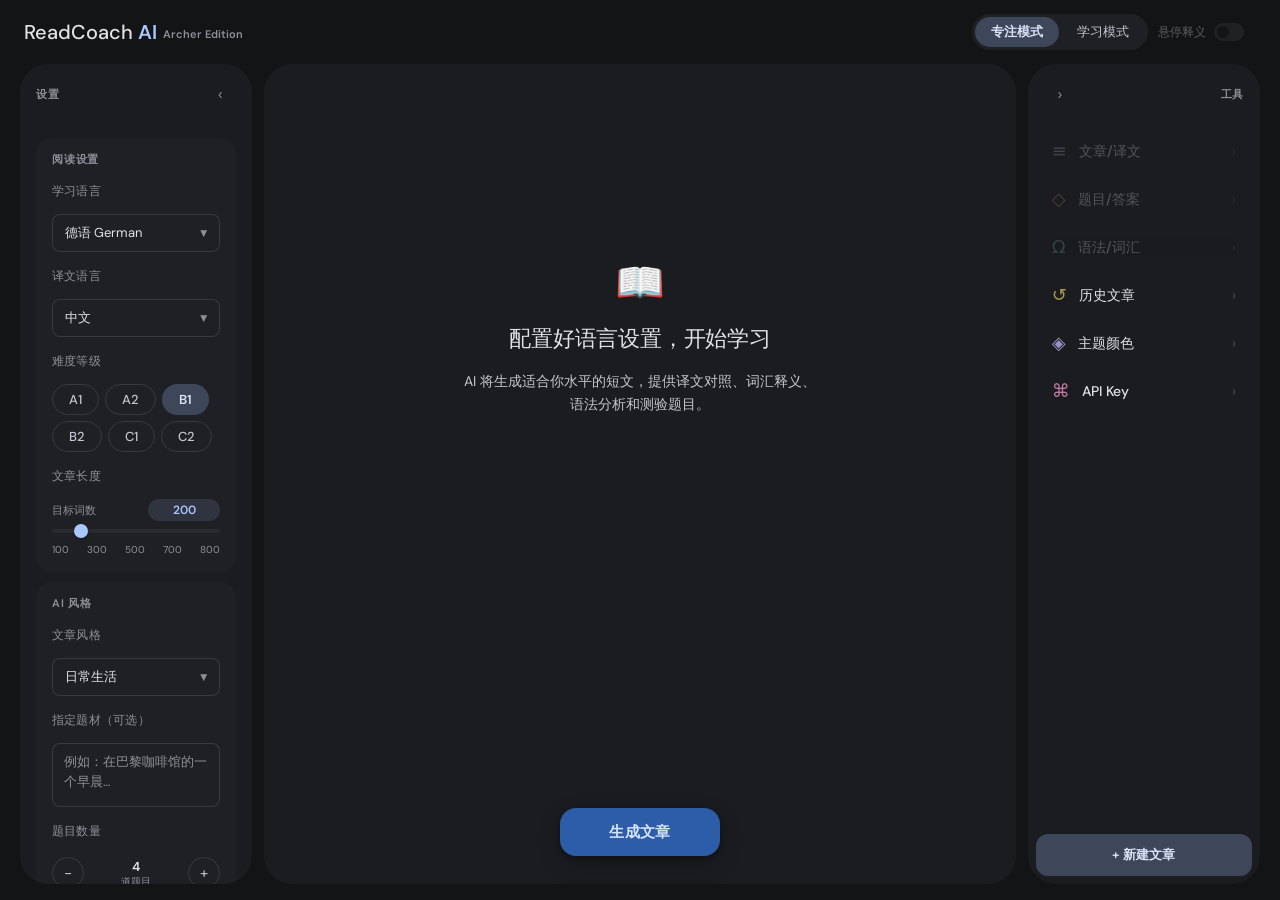
==== commit 656c6126: "Customize project ownership" ====
--- a/ReadCoachAI.html
+++ b/ReadCoachAI.html
@@ -4,10 +4,13 @@
 <head>
   <meta charset="UTF-8">
   <meta name="viewport" content="width=device-width, initial-scale=1.0">
-  <title>ReadCoach AI · 智能语言学习</title>
+  <title>ReadCoach AI by Archer · 智能语言学习</title>
+  <meta name="description" content="Archer's customized open-source AI reading coach for foreign-language learning.">
+  <meta name="author" content="Archer">
+  <meta name="repository" content="https://github.com/Archer-hx/ReadCoachAI">
   <style>
     /* ============================================================
-       ReadCoach AI · Refined UI
+       ReadCoach AI · Archer Edition
        Two themes (indigo / violet) × two modes (dark / light).
        Calm neutral palettes, single accent, consistent radii.
        ============================================================ */
@@ -263,6 +266,15 @@
     .logo span {
       color: var(--accent);
       font-weight: 600;
+    }
+
+    .logo .edition {
+      margin-left: 6px;
+      font-size: 11px;
+      font-weight: 600;
+      color: var(--text3);
+      letter-spacing: 0;
+      vertical-align: middle;
     }
 
     /* generic small pill button used across the header — MD3 tonal button */
@@ -2987,7 +2999,7 @@
        TOP BAR
        ═══════════════════════════════════════ -->
   <div class="top-bar">
-    <div class="logo">ReadCoach<span> AI</span></div>
+    <div class="logo">ReadCoach<span> AI</span><span class="edition">Archer Edition</span></div>
     <div class="top-bar-right">
       <div class="mode-toggle">
         <button class="mode-btn focus-active active" id="modeFocusBtn" onclick="setMode('focus')">专注模式</button>
@@ -4613,4 +4625,4 @@
   </style>
 </body>
 
-</html>+</html>
